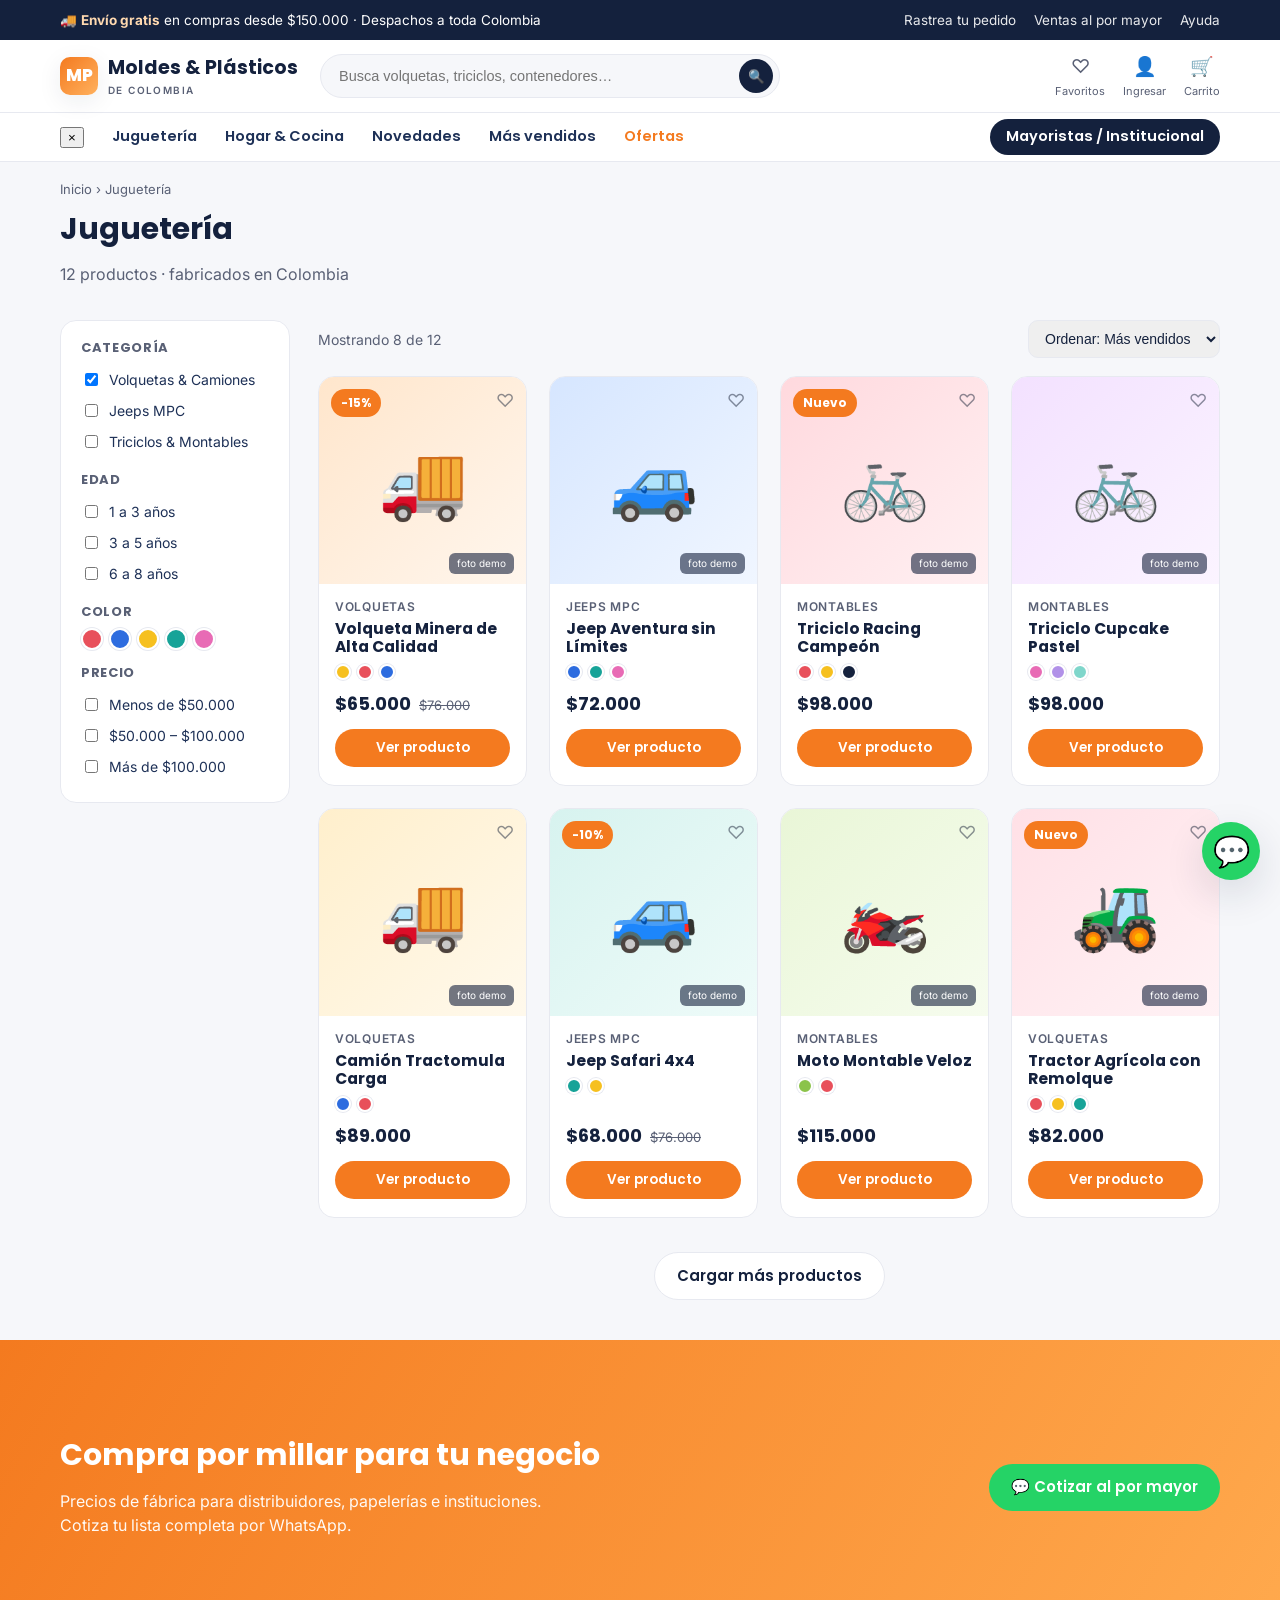
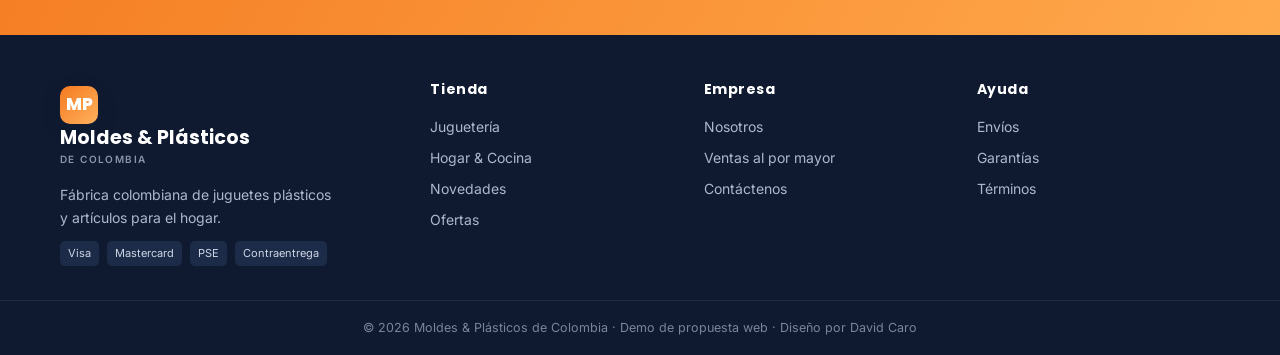
==== coleccion.html @ b14d728d "Demo tienda ecommerce — Moldes & Plásticos de Colombia Home, colección, producto y mayoristas. Diseñ" ====
<!doctype html>
<html lang="es-CO">
<head>
<meta charset="utf-8">
<meta name="viewport" content="width=device-width,initial-scale=1">
<title>Juguetería — Moldes & Plásticos de Colombia</title>
<meta name="description" content="Catálogo de juguetes plásticos: volquetas, jeeps y triciclos fabricados en Colombia.">
<link rel="preconnect" href="https://fonts.googleapis.com">
<link rel="preconnect" href="https://fonts.gstatic.com" crossorigin>
<link href="https://fonts.googleapis.com/css2?family=Poppins:wght@500;600;700;800&family=Inter:wght@400;500;600&display=swap" rel="stylesheet">
<link rel="stylesheet" href="css/styles.css">
</head>
<body>

<div class="topbar"><div class="wrap">
  <div>🚚 <strong>Envío gratis</strong> en compras desde $150.000 · Despachos a toda Colombia</div>
  <div class="tb-links"><a href="#">Rastrea tu pedido</a><a href="mayoristas.html">Ventas al por mayor</a><a href="#">Ayuda</a></div>
</div></div>

<header class="header"><div class="wrap">
  <button class="hamb" id="hamb" aria-label="Menú">☰</button>
  <a class="logo" href="index.html"><span class="mark">MP</span><span>Moldes &amp; Plásticos<small>DE COLOMBIA</small></span></a>
  <div class="search"><input placeholder="Busca volquetas, triciclos, contenedores…"><button aria-label="Buscar">🔍</button></div>
  <nav class="header-ico">
    <a href="#"><span class="i">♡</span><span class="lbl">Favoritos</span></a>
    <a href="#"><span class="i">👤</span><span class="lbl">Ingresar</span></a>
    <a href="#"><span class="i">🛒</span><span class="lbl">Carrito</span></a>
  </nav>
</div></header>

<nav class="nav" id="nav"><div class="wrap">
  <button class="nav-close" aria-label="Cerrar">×</button>
  <a href="coleccion.html">Juguetería</a>
  <a href="coleccion.html">Hogar &amp; Cocina</a>
  <a href="coleccion.html">Novedades</a>
  <a href="coleccion.html">Más vendidos</a>
  <a href="coleccion.html" class="sale">Ofertas</a>
  <a href="mayoristas.html" class="mayor">Mayoristas / Institucional</a>
</div></nav>

<div class="wrap">
  <div class="crumb"><a href="index.html">Inicio</a> › Juguetería</div>
  <div class="col-head"><h1>Juguetería</h1><p style="color:var(--muted)">12 productos · fabricados en Colombia</p></div>
</div>

<div class="wrap">
  <div class="col-layout">

    <!-- FILTROS -->
    <aside class="filters" id="filters">
      <h4>Categoría</h4>
      <label><input type="checkbox" checked> Volquetas &amp; Camiones</label>
      <label><input type="checkbox"> Jeeps MPC</label>
      <label><input type="checkbox"> Triciclos &amp; Montables</label>
      <h4>Edad</h4>
      <label><input type="checkbox"> 1 a 3 años</label>
      <label><input type="checkbox"> 3 a 5 años</label>
      <label><input type="checkbox"> 6 a 8 años</label>
      <h4>Color</h4>
      <div class="swatches" style="flex-wrap:wrap">
        <span class="sw" style="background:#E8505B;width:22px;height:22px"></span>
        <span class="sw" style="background:#2D6CDF;width:22px;height:22px"></span>
        <span class="sw" style="background:#F6C01F;width:22px;height:22px"></span>
        <span class="sw" style="background:#17A398;width:22px;height:22px"></span>
        <span class="sw" style="background:#E86BB5;width:22px;height:22px"></span>
      </div>
      <h4>Precio</h4>
      <label><input type="checkbox"> Menos de $50.000</label>
      <label><input type="checkbox"> $50.000 – $100.000</label>
      <label><input type="checkbox"> Más de $100.000</label>
    </aside>

    <div>
      <div class="toolbar">
        <button class="btn btn-ghost btn-sm filters-toggle" id="filtersToggle">⚙ Filtros</button>
        <span style="color:var(--muted);font-size:14px">Mostrando 8 de 12</span>
        <select><option>Ordenar: Más vendidos</option><option>Precio: menor a mayor</option><option>Precio: mayor a menor</option><option>Novedades</option></select>
      </div>

      <div class="grid">
        <article class="pcard"><div class="thumb" style="background:linear-gradient(135deg,#FFE6CC,#FFF6ED)"><span class="badge">-15%</span><span class="fav">♡</span>🚚<span class="demo-tag">foto demo</span></div><div class="body"><span class="line">Volquetas</span><h3>Volqueta Minera de Alta Calidad</h3><div class="swatches"><span class="sw" style="background:#F6C01F"></span><span class="sw" style="background:#E8505B"></span><span class="sw" style="background:#2D6CDF"></span></div><div class="price"><b>$65.000</b><s>$76.000</s></div><a class="btn btn-primary btn-sm" href="producto.html">Ver producto</a></div></article>

        <article class="pcard"><div class="thumb" style="background:linear-gradient(135deg,#D6E6FF,#F0F6FF)"><span class="fav">♡</span>🚙<span class="demo-tag">foto demo</span></div><div class="body"><span class="line">Jeeps MPC</span><h3>Jeep Aventura sin Límites</h3><div class="swatches"><span class="sw" style="background:#2D6CDF"></span><span class="sw" style="background:#17A398"></span><span class="sw" style="background:#E86BB5"></span></div><div class="price"><b>$72.000</b></div><a class="btn btn-primary btn-sm" href="producto.html">Ver producto</a></div></article>

        <article class="pcard"><div class="thumb" style="background:linear-gradient(135deg,#FFD9DE,#FFF0F2)"><span class="badge">Nuevo</span><span class="fav">♡</span>🚲<span class="demo-tag">foto demo</span></div><div class="body"><span class="line">Montables</span><h3>Triciclo Racing Campeón</h3><div class="swatches"><span class="sw" style="background:#E8505B"></span><span class="sw" style="background:#F6C01F"></span><span class="sw" style="background:#14213D"></span></div><div class="price"><b>$98.000</b></div><a class="btn btn-primary btn-sm" href="producto.html">Ver producto</a></div></article>

        <article class="pcard"><div class="thumb" style="background:linear-gradient(135deg,#F3E1FF,#FBF4FF)"><span class="fav">♡</span>🚲<span class="demo-tag">foto demo</span></div><div class="body"><span class="line">Montables</span><h3>Triciclo Cupcake Pastel</h3><div class="swatches"><span class="sw" style="background:#E86BB5"></span><span class="sw" style="background:#B191E8"></span><span class="sw" style="background:#7FD6CB"></span></div><div class="price"><b>$98.000</b></div><a class="btn btn-primary btn-sm" href="producto.html">Ver producto</a></div></article>

        <article class="pcard"><div class="thumb" style="background:linear-gradient(135deg,#FFEFCC,#FFF9EC)"><span class="fav">♡</span>🚚<span class="demo-tag">foto demo</span></div><div class="body"><span class="line">Volquetas</span><h3>Camión Tractomula Carga</h3><div class="swatches"><span class="sw" style="background:#2D6CDF"></span><span class="sw" style="background:#E8505B"></span></div><div class="price"><b>$89.000</b></div><a class="btn btn-primary btn-sm" href="producto.html">Ver producto</a></div></article>

        <article class="pcard"><div class="thumb" style="background:linear-gradient(135deg,#D7F3EF,#EEFBF9)"><span class="badge">-10%</span><span class="fav">♡</span>🚙<span class="demo-tag">foto demo</span></div><div class="body"><span class="line">Jeeps MPC</span><h3>Jeep Safari 4x4</h3><div class="swatches"><span class="sw" style="background:#17A398"></span><span class="sw" style="background:#F6C01F"></span></div><div class="price"><b>$68.000</b><s>$76.000</s></div><a class="btn btn-primary btn-sm" href="producto.html">Ver producto</a></div></article>

        <article class="pcard"><div class="thumb" style="background:linear-gradient(135deg,#E9F6D7,#F6FCEE)"><span class="fav">♡</span>🏍️<span class="demo-tag">foto demo</span></div><div class="body"><span class="line">Montables</span><h3>Moto Montable Veloz</h3><div class="swatches"><span class="sw" style="background:#8BC34A"></span><span class="sw" style="background:#E8505B"></span></div><div class="price"><b>$115.000</b></div><a class="btn btn-primary btn-sm" href="producto.html">Ver producto</a></div></article>

        <article class="pcard"><div class="thumb" style="background:linear-gradient(135deg,#FFE0E6,#FFF2F5)"><span class="badge">Nuevo</span><span class="fav">♡</span>🚜<span class="demo-tag">foto demo</span></div><div class="body"><span class="line">Volquetas</span><h3>Tractor Agrícola con Remolque</h3><div class="swatches"><span class="sw" style="background:#E8505B"></span><span class="sw" style="background:#F6C01F"></span><span class="sw" style="background:#17A398"></span></div><div class="price"><b>$82.000</b></div><a class="btn btn-primary btn-sm" href="producto.html">Ver producto</a></div></article>
      </div>

      <div style="text-align:center;margin-top:34px"><a class="btn btn-ghost" href="#">Cargar más productos</a></div>
    </div>

  </div>
</div>

<section class="mayor-band" style="margin-top:40px"><div class="wrap">
  <div><h2>Compra por millar para tu negocio</h2><p>Precios de fábrica para distribuidores, papelerías e instituciones. Cotiza tu lista completa por WhatsApp.</p></div>
  <div class="right"><a class="btn btn-wa" href="https://wa.me/573102251681?text=Hola%2C%20quiero%20cotizar%20esta%20colecci%C3%B3n%20al%20por%20mayor" target="_blank" rel="noopener">💬 Cotizar al por mayor</a></div>
</div></section>

<footer class="footer">
  <div class="wrap">
    <div class="brand">
      <a class="logo" href="index.html" style="color:#fff"><span class="mark">MP</span><span style="color:#fff">Moldes &amp; Plásticos<small style="color:#8a94ab">DE COLOMBIA</small></span></a>
      <p>Fábrica colombiana de juguetes plásticos y artículos para el hogar.</p>
      <div class="pay"><span>Visa</span><span>Mastercard</span><span>PSE</span><span>Contraentrega</span></div>
    </div>
    <div><h4>Tienda</h4><a href="coleccion.html">Juguetería</a><a href="coleccion.html">Hogar &amp; Cocina</a><a href="coleccion.html">Novedades</a><a href="coleccion.html">Ofertas</a></div>
    <div><h4>Empresa</h4><a href="#">Nosotros</a><a href="mayoristas.html">Ventas al por mayor</a><a href="#">Contáctenos</a></div>
    <div><h4>Ayuda</h4><a href="#">Envíos</a><a href="#">Garantías</a><a href="#">Términos</a></div>
  </div>
  <div class="foot-bottom">© 2026 Moldes &amp; Plásticos de Colombia · Demo de propuesta web · Diseño por David Caro</div>
</footer>

<a class="wa-float" href="https://wa.me/573102251681?text=Hola%2C%20vengo%20de%20la%20tienda%20y%20quiero%20m%C3%A1s%20informaci%C3%B3n" target="_blank" rel="noopener" aria-label="WhatsApp">💬</a>
<script src="js/main.js"></script>
</body>
</html>
---- css/styles.css ----
/* ============================================================
   Moldes & Plásticos de Colombia — Demo tienda
   Paleta basada en su marca (naranja + azul profundo)
   ============================================================ */
:root{
  --orange:#F47A1F;
  --orange-dark:#D9610A;
  --navy:#14213D;
  --navy-soft:#1E3157;
  --blue:#2D6CDF;
  --bg:#F6F7FA;
  --card:#FFFFFF;
  --ink:#1B2439;
  --muted:#596075;
  --line:#E7E9F0;
  --green:#25D366;
  --radius:16px;
  --shadow:0 6px 24px rgba(20,33,61,.08);
  --shadow-lg:0 14px 40px rgba(20,33,61,.14);
  --maxw:1200px;
}
*{box-sizing:border-box}
html{scroll-behavior:smooth}
body{
  margin:0;font-family:'Inter',system-ui,sans-serif;color:var(--ink);
  background:var(--bg);line-height:1.5;-webkit-font-smoothing:antialiased;
}
h1,h2,h3,h4{font-family:'Poppins',sans-serif;color:var(--navy);margin:0 0 .4em;line-height:1.15}
a{color:inherit;text-decoration:none}
img{max-width:100%;display:block}
.wrap{max-width:var(--maxw);margin:0 auto;padding:0 20px}
.btn{display:inline-flex;align-items:center;gap:8px;border:0;cursor:pointer;
  font-family:'Poppins',sans-serif;font-weight:600;font-size:15px;
  padding:12px 22px;border-radius:999px;transition:.2s;white-space:nowrap}
.btn-primary{background:var(--orange);color:#fff}
.btn-primary:hover{background:var(--orange-dark);transform:translateY(-1px)}
.btn-wa{background:var(--green);color:#fff}
.btn-wa:hover{filter:brightness(.95);transform:translateY(-1px)}
.btn-ghost{background:#fff;color:var(--navy);border:1.5px solid var(--line)}
.btn-ghost:hover{border-color:var(--navy)}
.btn-sm{padding:9px 16px;font-size:13.5px}

/* ---------- Top bar ---------- */
.topbar{background:var(--navy);color:#fff;font-size:13.5px}
.topbar .wrap{display:flex;justify-content:space-between;align-items:center;gap:16px;height:40px}
.topbar strong{color:#FFD9B0}
.topbar .tb-links{display:flex;gap:18px;opacity:.9}
@media(max-width:720px){.topbar .tb-links{display:none}}

/* ---------- Header ---------- */
.header{position:sticky;top:0;z-index:50;background:#fff;border-bottom:1px solid var(--line)}
.header .wrap{display:flex;align-items:center;gap:22px;height:72px}
.logo{display:flex;align-items:center;gap:10px;font-family:'Poppins';font-weight:700;color:var(--navy);font-size:19px}
.logo .mark{width:38px;height:38px;border-radius:10px;background:linear-gradient(135deg,var(--orange),#ffb15e);
  display:grid;place-items:center;color:#fff;font-weight:800;font-size:17px;box-shadow:var(--shadow)}
.logo small{display:block;font-size:10px;font-weight:600;letter-spacing:.14em;color:var(--muted);font-family:'Inter'}
.search{flex:1;max-width:460px;display:flex;align-items:center;background:var(--bg);
  border:1px solid var(--line);border-radius:999px;padding:0 6px 0 16px}
.search input{border:0;background:transparent;outline:0;flex:1;height:42px;font-size:14.5px;color:var(--ink)}
.search button{border:0;background:var(--navy);color:#fff;width:34px;height:34px;border-radius:50%;cursor:pointer}
.header-ico{display:flex;gap:18px;align-items:center;margin-left:auto}
.header-ico a{display:flex;flex-direction:column;align-items:center;font-size:11px;color:var(--muted);gap:2px}
.header-ico a span.i{font-size:19px}
.header-ico a:hover{color:var(--navy)}
.hamb{display:none;border:0;background:transparent;font-size:26px;cursor:pointer;color:var(--navy)}
@media(max-width:900px){.search{display:none}.hamb{display:block}}
@media(max-width:560px){.header-ico a .lbl{display:none}}

/* ---------- Nav ---------- */
.nav{background:#fff;border-bottom:1px solid var(--line)}
.nav .wrap{display:flex;gap:28px;height:48px;align-items:center;font-weight:600;font-size:14.5px;font-family:'Poppins'}
.nav a{color:var(--navy-soft);position:relative;display:flex;align-items:center;height:100%}
.nav a:hover{color:var(--orange)}
.nav a.sale{color:var(--orange)}
.nav a.mayor{margin-left:auto;background:var(--navy);color:#fff;padding:7px 16px;border-radius:999px;height:auto}
.nav a.mayor:hover{background:var(--orange);color:#fff}
@media(max-width:900px){
  .nav{display:none}
  .nav.open{display:block;position:fixed;top:0;left:0;right:0;bottom:0;z-index:100;background:#fff;overflow:auto}
  .nav.open .wrap{flex-direction:column;height:auto;align-items:stretch;padding-top:70px;gap:0}
  .nav.open a{height:auto;padding:16px 4px;border-bottom:1px solid var(--line)}
  .nav.open a.mayor{margin:16px 0 0;justify-content:center}
  .nav-close{display:none}
  .nav.open .nav-close{display:block;position:absolute;top:18px;right:20px;font-size:30px;border:0;background:0;cursor:pointer}
}

/* ---------- Hero ---------- */
.hero{background:linear-gradient(120deg,var(--navy) 0%,var(--navy-soft) 55%,#24406e 100%);color:#fff;position:relative;overflow:hidden}
.hero::after{content:"";position:absolute;right:-120px;top:-120px;width:420px;height:420px;border-radius:50%;
  background:radial-gradient(circle,rgba(244,122,31,.35),transparent 70%)}
.hero .wrap{display:grid;grid-template-columns:1.1fr .9fr;gap:30px;align-items:center;padding:56px 20px;position:relative;z-index:2}
.hero h1{color:#fff;font-size:44px}
.hero h1 em{color:var(--orange);font-style:normal}
.hero p{font-size:17px;opacity:.9;max-width:460px;margin-bottom:26px}
.hero .cta{display:flex;gap:12px;flex-wrap:wrap}
.hero-card{background:rgba(255,255,255,.06);border:1px solid rgba(255,255,255,.14);border-radius:24px;padding:22px;
  display:grid;grid-template-columns:1fr 1fr;gap:14px}
.hero-tile{border-radius:16px;padding:20px 16px;min-height:120px;display:flex;flex-direction:column;justify-content:space-between;
  font-family:'Poppins';font-weight:700;color:#fff;font-size:15px}
.hero-tile .emo{font-size:34px}
@media(max-width:860px){.hero .wrap{grid-template-columns:1fr}.hero h1{font-size:34px}.hero-card{max-width:420px}}

/* ---------- Trust strip ---------- */
.trust{background:#fff;border-bottom:1px solid var(--line)}
.trust .wrap{display:grid;grid-template-columns:repeat(4,1fr);gap:18px;padding:22px 20px}
.trust-item{display:flex;gap:12px;align-items:center}
.trust-item .emo{font-size:26px;flex:none}
.trust-item b{display:block;font-family:'Poppins';font-size:14px;color:var(--navy)}
.trust-item span{font-size:12.5px;color:var(--muted)}
@media(max-width:820px){.trust .wrap{grid-template-columns:1fr 1fr}}

/* ---------- Sections ---------- */
section{padding:52px 0}
.sec-head{display:flex;justify-content:space-between;align-items:flex-end;margin-bottom:26px;gap:16px}
.sec-head h2{font-size:28px}
.sec-head p{color:var(--muted);margin:4px 0 0}
.sec-head a{color:var(--orange);font-weight:600;font-family:'Poppins';font-size:14.5px;white-space:nowrap}

/* category tiles */
.cats{display:grid;grid-template-columns:repeat(6,1fr);gap:16px}
.cat{background:var(--card);border:1px solid var(--line);border-radius:var(--radius);padding:22px 12px;text-align:center;transition:.2s}
.cat:hover{box-shadow:var(--shadow-lg);transform:translateY(-3px);border-color:transparent}
.cat .emo{font-size:36px;margin-bottom:8px}
.cat b{font-family:'Poppins';font-size:13.5px;color:var(--navy);display:block}
@media(max-width:820px){.cats{grid-template-columns:repeat(3,1fr)}}
@media(max-width:480px){.cats{grid-template-columns:repeat(2,1fr)}}

/* product grid */
.grid{display:grid;grid-template-columns:repeat(4,1fr);gap:22px}
@media(max-width:980px){.grid{grid-template-columns:repeat(3,1fr)}}
@media(max-width:720px){.grid{grid-template-columns:repeat(2,1fr)}}
.pcard{background:var(--card);border:1px solid var(--line);border-radius:var(--radius);overflow:hidden;
  display:flex;flex-direction:column;transition:.2s;position:relative}
.pcard:hover{box-shadow:var(--shadow-lg);transform:translateY(-4px)}
.pcard .thumb{aspect-ratio:1;display:grid;place-items:center;font-size:72px;position:relative}
.pcard .badge{position:absolute;top:12px;left:12px;background:var(--orange);color:#fff;
  font-family:'Poppins';font-weight:700;font-size:12px;padding:5px 10px;border-radius:999px}
.pcard .fav{position:absolute;top:10px;right:12px;font-size:18px;opacity:.5;cursor:pointer}
.pcard .demo-tag{position:absolute;bottom:10px;right:12px;background:rgba(20,33,61,.6);color:#fff;font-size:10px;padding:3px 8px;border-radius:6px}
.pcard .body{padding:14px 16px 18px;display:flex;flex-direction:column;flex:1}
.pcard .line{font-size:12px;color:var(--muted);text-transform:uppercase;letter-spacing:.06em;font-weight:600}
.pcard h3{font-size:15.5px;margin:4px 0 8px;font-family:'Poppins'}
.swatches{display:flex;gap:6px;margin-bottom:10px}
.sw{width:16px;height:16px;border-radius:50%;border:2px solid #fff;box-shadow:0 0 0 1px var(--line)}
.price{margin-top:auto;display:flex;align-items:baseline;gap:8px;margin-bottom:12px}
.price b{font-family:'Poppins';font-size:18px;color:var(--navy)}
.price s{color:var(--muted);font-size:13px}
.pcard .btn{justify-content:center;width:100%}

/* ---------- Mayoristas band ---------- */
.mayor-band{background:linear-gradient(120deg,var(--orange),#ffa94d);color:#fff}
.mayor-band .wrap{display:grid;grid-template-columns:1.3fr .7fr;gap:30px;align-items:center;padding:46px 20px}
.mayor-band h2{color:#fff;font-size:30px}
.mayor-band p{opacity:.95;max-width:520px;margin-bottom:0}
.mayor-band .right{display:flex;gap:12px;justify-content:flex-end;flex-wrap:wrap}
.mayor-band .btn-ghost{background:#fff;border:0}
@media(max-width:820px){.mayor-band .wrap{grid-template-columns:1fr}.mayor-band .right{justify-content:flex-start}}

/* ---------- Factory / about ---------- */
.about{background:#fff}
.about .wrap{display:grid;grid-template-columns:1fr 1fr;gap:40px;align-items:center}
.about .ph{background:linear-gradient(135deg,var(--navy),#2b4a7d);border-radius:24px;min-height:300px;display:grid;place-items:center;color:#fff;font-size:70px}
.about ul{list-style:none;padding:0;margin:18px 0 24px;display:grid;gap:12px}
.about li{display:flex;gap:10px;align-items:flex-start;font-size:15px}
.about li .ck{color:var(--orange);font-weight:800}
@media(max-width:820px){.about .wrap{grid-template-columns:1fr}}

/* ---------- Newsletter ---------- */
.news{background:var(--navy);color:#fff;text-align:center}
.news h2{color:#fff}
.news form{display:flex;gap:10px;max-width:440px;margin:18px auto 0}
.news input{flex:1;border:0;border-radius:999px;padding:13px 18px;font-size:14.5px}
@media(max-width:480px){.news form{flex-direction:column}}

/* ---------- Footer ---------- */
.footer{background:#0F1A30;color:#AEB7CC;font-size:14px;padding:46px 0 0}
.footer .wrap{display:grid;grid-template-columns:1.4fr 1fr 1fr 1fr;gap:30px}
.footer h4{color:#fff;font-size:14px;letter-spacing:.04em;margin-bottom:14px}
.footer a{display:block;padding:5px 0;color:#AEB7CC}
.footer a:hover{color:var(--orange)}
.footer .brand p{margin:12px 0;max-width:280px;line-height:1.6}
.pay{display:flex;gap:8px;margin-top:10px}
.pay span{background:#1b2b48;border-radius:5px;padding:4px 8px;font-size:11px;color:#cfd6e6}
.foot-bottom{border-top:1px solid #1d2a44;margin-top:34px;padding:18px 0;text-align:center;font-size:12.5px;color:#7b8498}
@media(max-width:820px){.footer .wrap{grid-template-columns:1fr 1fr}}
@media(max-width:480px){.footer .wrap{grid-template-columns:1fr}}

/* ---------- Floating WhatsApp ---------- */
.wa-float{position:fixed;right:20px;bottom:20px;z-index:60;background:var(--green);color:#fff;
  width:58px;height:58px;border-radius:50%;display:grid;place-items:center;font-size:30px;
  box-shadow:var(--shadow-lg);animation:pulse 2.4s infinite}
@keyframes pulse{0%{box-shadow:0 0 0 0 rgba(37,211,102,.5)}70%{box-shadow:0 0 0 16px rgba(37,211,102,0)}100%{box-shadow:0 0 0 0 rgba(37,211,102,0)}}

/* ---------- Breadcrumb / collection ---------- */
.crumb{color:var(--muted);font-size:13px;padding:18px 0 0}
.crumb a:hover{color:var(--orange)}
.col-head{padding:12px 0 8px}
.col-head h1{font-size:30px;margin-bottom:6px}
.col-layout{display:grid;grid-template-columns:230px 1fr;gap:28px;align-items:start;padding-top:10px}
.filters{background:#fff;border:1px solid var(--line);border-radius:var(--radius);padding:20px;position:sticky;top:130px}
.filters h4{font-size:13px;letter-spacing:.05em;text-transform:uppercase;color:var(--muted);margin:16px 0 8px}
.filters h4:first-child{margin-top:0}
.filters label{display:flex;align-items:center;gap:8px;padding:5px 0;font-size:14px;color:var(--navy-soft);cursor:pointer}
.toolbar{display:flex;justify-content:space-between;align-items:center;margin-bottom:18px;gap:14px;flex-wrap:wrap}
.toolbar select{border:1px solid var(--line);border-radius:10px;padding:9px 12px;font-size:14px;color:var(--navy)}
.filters-toggle{display:none}
@media(max-width:820px){
  .col-layout{grid-template-columns:1fr}
  .filters{display:none}
  .filters.open{display:block;position:static}
  .filters-toggle{display:inline-flex}
}

/* ---------- Product detail ---------- */
.pdp{display:grid;grid-template-columns:1fr 1fr;gap:44px;padding-top:22px;align-items:start}
.pdp .gallery .main{background:#fff;border:1px solid var(--line);border-radius:22px;aspect-ratio:1;display:grid;place-items:center;font-size:150px;position:relative}
.pdp .gallery .main .badge{position:absolute;top:16px;left:16px;background:var(--orange);color:#fff;font-weight:700;font-family:'Poppins';padding:6px 12px;border-radius:999px;font-size:13px}
.pdp .thumbs{display:flex;gap:10px;margin-top:12px}
.pdp .thumbs div{background:#fff;border:1px solid var(--line);border-radius:12px;width:72px;height:72px;display:grid;place-items:center;font-size:30px;cursor:pointer}
.pdp .thumbs div.active{border-color:var(--orange)}
.pdp .line{color:var(--muted);text-transform:uppercase;letter-spacing:.06em;font-size:12.5px;font-weight:600}
.pdp h1{font-size:30px;margin:6px 0 10px}
.pdp .pprice{font-family:'Poppins';font-size:28px;color:var(--navy);margin:6px 0 2px}
.pdp .pprice s{font-size:17px;color:var(--muted);margin-left:8px}
.pdp .stars{color:#FBB400;font-size:15px;margin-bottom:16px}
.pdp .stars small{color:var(--muted);margin-left:6px}
.opt{margin:16px 0}
.opt b{font-family:'Poppins';font-size:14px;display:block;margin-bottom:8px}
.opt .chips{display:flex;gap:8px;flex-wrap:wrap}
.chip{border:1.5px solid var(--line);border-radius:10px;padding:8px 14px;font-size:14px;cursor:pointer}
.chip.active{border-color:var(--orange);background:#FFF3E8;color:var(--orange-dark);font-weight:600}
.sw-opt{width:30px;height:30px;border-radius:50%;cursor:pointer;border:2px solid #fff;box-shadow:0 0 0 1px var(--line)}
.sw-opt.active{box-shadow:0 0 0 2px var(--orange)}
.pdp .actions{display:flex;gap:12px;margin:22px 0;flex-wrap:wrap}
.pdp .actions .btn{flex:1;justify-content:center;min-width:180px}
.pdp .perks{border-top:1px solid var(--line);padding-top:18px;display:grid;gap:10px}
.pdp .perks div{display:flex;gap:10px;font-size:14px;color:var(--navy-soft)}
@media(max-width:820px){.pdp{grid-template-columns:1fr;gap:26px}}

.note{background:#FFF3E8;border:1px dashed var(--orange);border-radius:12px;padding:12px 16px;font-size:13px;color:var(--orange-dark);margin:0 auto 10px;max-width:var(--maxw)}
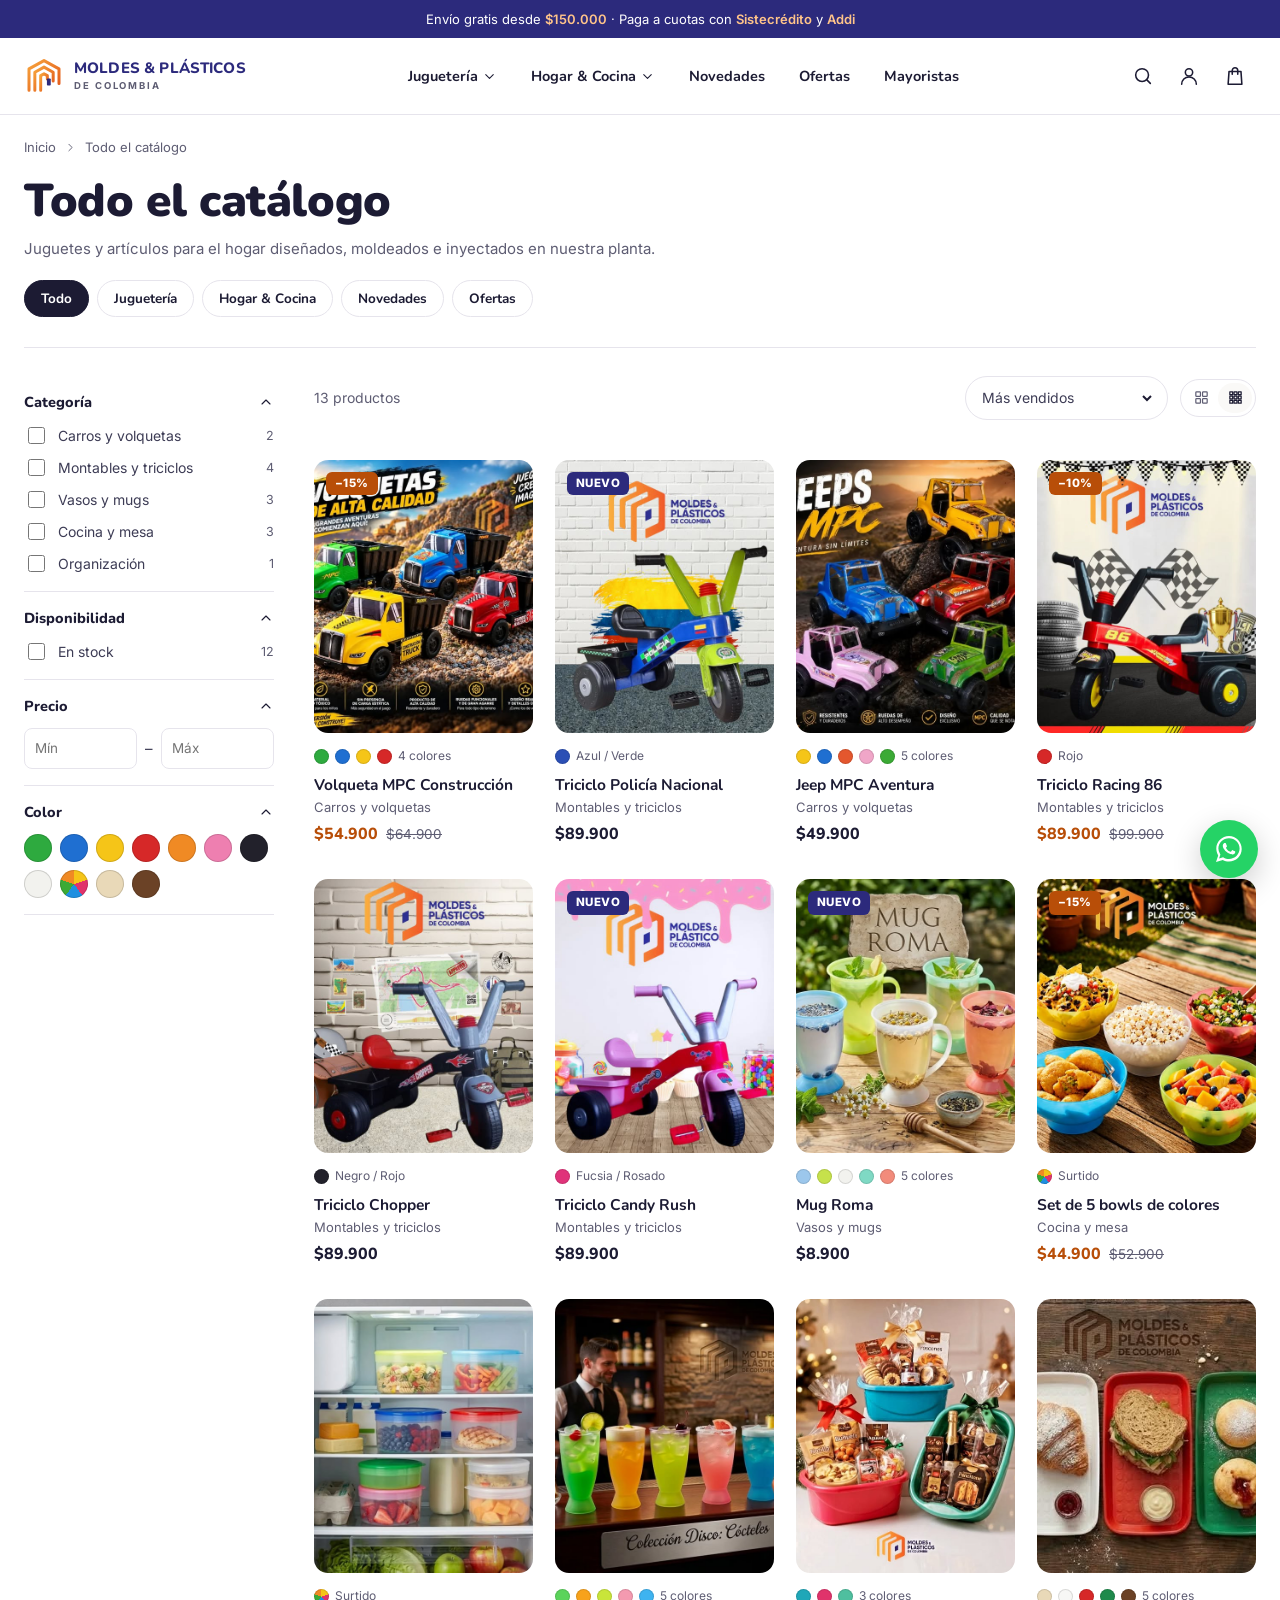
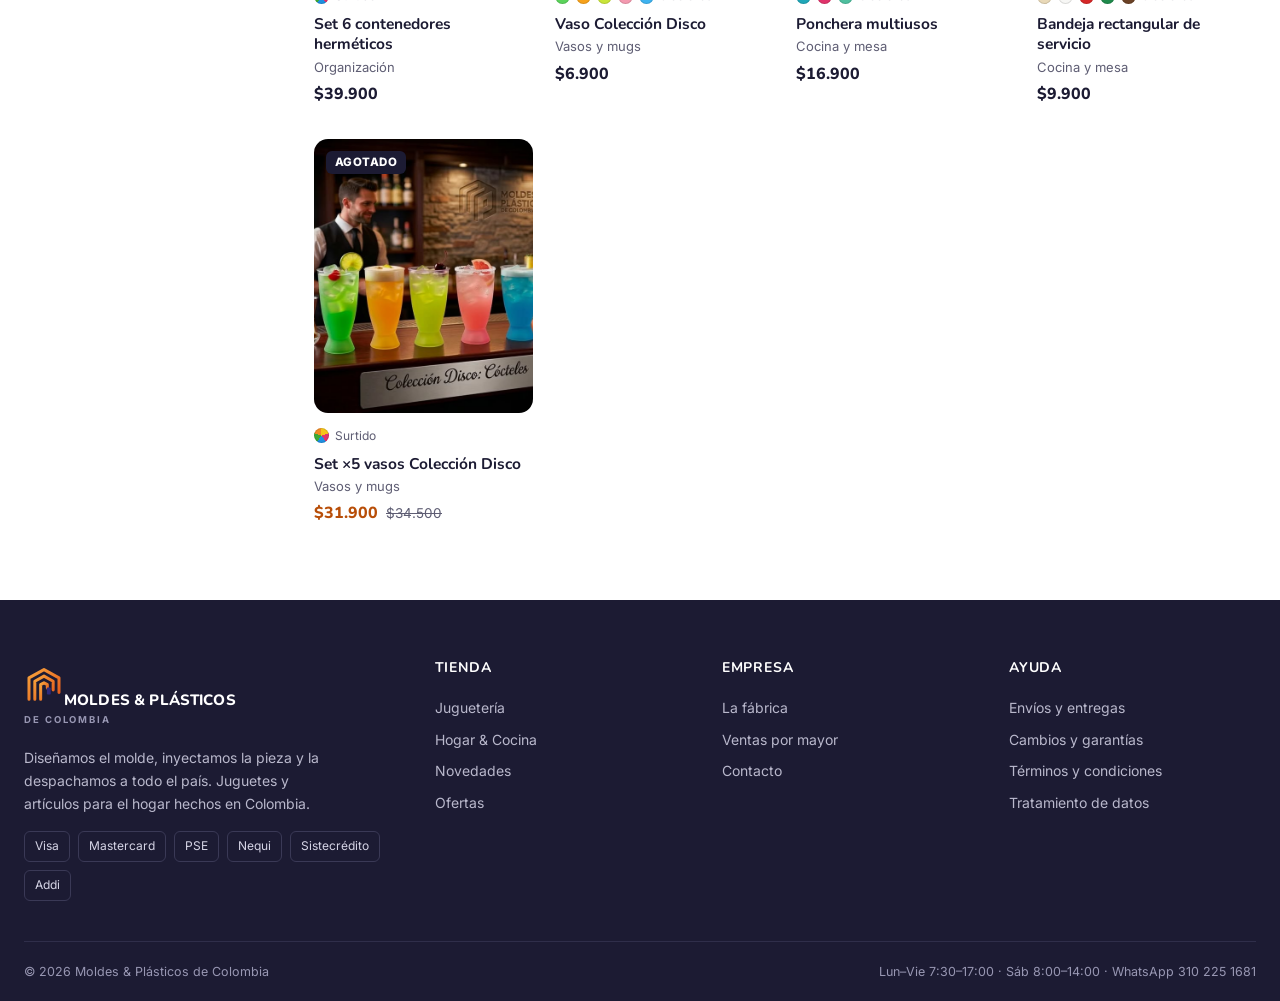
==== commit 1cca7b62: "Reconstruir tienda: catálogo real, carrito y checkout Fotos reales de MPC, iconos SVG, filtros y ord" ====
--- a/coleccion.html
+++ b/coleccion.html
@@ -3,124 +3,53 @@
 <head>
 <meta charset="utf-8">
 <meta name="viewport" content="width=device-width,initial-scale=1">
-<title>Juguetería — Moldes & Plásticos de Colombia</title>
-<meta name="description" content="Catálogo de juguetes plásticos: volquetas, jeeps y triciclos fabricados en Colombia.">
-<link rel="preconnect" href="https://fonts.googleapis.com">
-<link rel="preconnect" href="https://fonts.gstatic.com" crossorigin>
-<link href="https://fonts.googleapis.com/css2?family=Poppins:wght@500;600;700;800&family=Inter:wght@400;500;600&display=swap" rel="stylesheet">
+<title>Catálogo — Moldes &amp; Plásticos de Colombia</title>
+<link rel="preconnect" href="https://fonts.googleapis.com"><link rel="preconnect" href="https://fonts.gstatic.com" crossorigin>
+<link href="https://fonts.googleapis.com/css2?family=Inter:wght@400;500;600;700&family=Nunito:wght@700;800;900&display=swap" rel="stylesheet">
 <link rel="stylesheet" href="css/styles.css">
 </head>
-<body>
-
-<div class="topbar"><div class="wrap">
-  <div>🚚 <strong>Envío gratis</strong> en compras desde $150.000 · Despachos a toda Colombia</div>
-  <div class="tb-links"><a href="#">Rastrea tu pedido</a><a href="mayoristas.html">Ventas al por mayor</a><a href="#">Ayuda</a></div>
-</div></div>
-
-<header class="header"><div class="wrap">
-  <button class="hamb" id="hamb" aria-label="Menú">☰</button>
-  <a class="logo" href="index.html"><span class="mark">MP</span><span>Moldes &amp; Plásticos<small>DE COLOMBIA</small></span></a>
-  <div class="search"><input placeholder="Busca volquetas, triciclos, contenedores…"><button aria-label="Buscar">🔍</button></div>
-  <nav class="header-ico">
-    <a href="#"><span class="i">♡</span><span class="lbl">Favoritos</span></a>
-    <a href="#"><span class="i">👤</span><span class="lbl">Ingresar</span></a>
-    <a href="#"><span class="i">🛒</span><span class="lbl">Carrito</span></a>
-  </nav>
-</div></header>
-
-<nav class="nav" id="nav"><div class="wrap">
-  <button class="nav-close" aria-label="Cerrar">×</button>
-  <a href="coleccion.html">Juguetería</a>
-  <a href="coleccion.html">Hogar &amp; Cocina</a>
-  <a href="coleccion.html">Novedades</a>
-  <a href="coleccion.html">Más vendidos</a>
-  <a href="coleccion.html" class="sale">Ofertas</a>
-  <a href="mayoristas.html" class="mayor">Mayoristas / Institucional</a>
-</div></nav>
-
-<div class="wrap">
-  <div class="crumb"><a href="index.html">Inicio</a> › Juguetería</div>
-  <div class="col-head"><h1>Juguetería</h1><p style="color:var(--muted)">12 productos · fabricados en Colombia</p></div>
-</div>
-
-<div class="wrap">
+<body data-page="collection">
+<div id="hdr"></div>
+<main class="wrap">
+  <nav class="crumbs" aria-label="Ruta"><a href="index.html">Inicio</a><svg class="ico" viewBox="0 0 24 24"><path d="m9 6 6 6-6 6"/></svg><span id="crumbHere"></span></nav>
+  <header class="col-hero">
+    <h1 id="colTitle"></h1>
+    <p id="colDesc"></p>
+    <div class="subnav" id="pills"></div>
+  </header>
   <div class="col-layout">
-
-    <!-- FILTROS -->
-    <aside class="filters" id="filters">
-      <h4>Categoría</h4>
-      <label><input type="checkbox" checked> Volquetas &amp; Camiones</label>
-      <label><input type="checkbox"> Jeeps MPC</label>
-      <label><input type="checkbox"> Triciclos &amp; Montables</label>
-      <h4>Edad</h4>
-      <label><input type="checkbox"> 1 a 3 años</label>
-      <label><input type="checkbox"> 3 a 5 años</label>
-      <label><input type="checkbox"> 6 a 8 años</label>
-      <h4>Color</h4>
-      <div class="swatches" style="flex-wrap:wrap">
-        <span class="sw" style="background:#E8505B;width:22px;height:22px"></span>
-        <span class="sw" style="background:#2D6CDF;width:22px;height:22px"></span>
-        <span class="sw" style="background:#F6C01F;width:22px;height:22px"></span>
-        <span class="sw" style="background:#17A398;width:22px;height:22px"></span>
-        <span class="sw" style="background:#E86BB5;width:22px;height:22px"></span>
+    <aside class="facets" aria-label="Filtros">
+      <div class="facets-head"><h3>Filtros</h3><button class="tool" data-close aria-label="Cerrar filtros"><svg class="ico" viewBox="0 0 24 24"><path d="M6 6l12 12M18 6 6 18"/></svg></button></div>
+      <div id="facetBody"></div>
+    </aside>
+    <section>
+      <div class="toolbar">
+        <div style="display:flex;gap:12px;align-items:center">
+          <button class="btn btn-line filter-open" data-filters style="padding:10px 18px"><svg class="ico" viewBox="0 0 24 24"><path d="M4 7h16M7 12h10M10 17h4"/></svg>Filtrar</button>
+          <span class="count-txt" id="countTxt"></span>
+        </div>
+        <div class="toolbar-r">
+          <label class="sr" for="sort">Ordenar por</label>
+          <select class="select" id="sort">
+            <option value="best">Más vendidos</option>
+            <option value="new">Novedades</option>
+            <option value="asc">Precio: menor a mayor</option>
+            <option value="desc">Precio: mayor a menor</option>
+            <option value="az">Alfabéticamente, A–Z</option>
+            <option value="za">Alfabéticamente, Z–A</option>
+          </select>
+          <div class="density" role="group" aria-label="Vista de cuadrícula">
+            <button data-cols="3" aria-label="3 columnas"><svg class="ico" viewBox="0 0 24 24"><rect x="4" y="4" width="6.5" height="6.5" rx="1"/><rect x="13.5" y="4" width="6.5" height="6.5" rx="1"/><rect x="4" y="13.5" width="6.5" height="6.5" rx="1"/><rect x="13.5" y="13.5" width="6.5" height="6.5" rx="1"/></svg></button>
+            <button data-cols="4" aria-label="4 columnas"><svg class="ico" viewBox="0 0 24 24"><path d="M4 4h4v4H4zM10 4h4v4h-4zM16 4h4v4h-4zM4 10h4v4H4zM10 10h4v4h-4zM16 10h4v4h-4zM4 16h4v4H4zM10 16h4v4h-4zM16 16h4v4h-4z"/></svg></button>
+          </div>
+        </div>
       </div>
-      <h4>Precio</h4>
-      <label><input type="checkbox"> Menos de $50.000</label>
-      <label><input type="checkbox"> $50.000 – $100.000</label>
-      <label><input type="checkbox"> Más de $100.000</label>
-    </aside>
-
-    <div>
-      <div class="toolbar">
-        <button class="btn btn-ghost btn-sm filters-toggle" id="filtersToggle">⚙ Filtros</button>
-        <span style="color:var(--muted);font-size:14px">Mostrando 8 de 12</span>
-        <select><option>Ordenar: Más vendidos</option><option>Precio: menor a mayor</option><option>Precio: mayor a menor</option><option>Novedades</option></select>
-      </div>
-
-      <div class="grid">
-        <article class="pcard"><div class="thumb" style="background:linear-gradient(135deg,#FFE6CC,#FFF6ED)"><span class="badge">-15%</span><span class="fav">♡</span>🚚<span class="demo-tag">foto demo</span></div><div class="body"><span class="line">Volquetas</span><h3>Volqueta Minera de Alta Calidad</h3><div class="swatches"><span class="sw" style="background:#F6C01F"></span><span class="sw" style="background:#E8505B"></span><span class="sw" style="background:#2D6CDF"></span></div><div class="price"><b>$65.000</b><s>$76.000</s></div><a class="btn btn-primary btn-sm" href="producto.html">Ver producto</a></div></article>
-
-        <article class="pcard"><div class="thumb" style="background:linear-gradient(135deg,#D6E6FF,#F0F6FF)"><span class="fav">♡</span>🚙<span class="demo-tag">foto demo</span></div><div class="body"><span class="line">Jeeps MPC</span><h3>Jeep Aventura sin Límites</h3><div class="swatches"><span class="sw" style="background:#2D6CDF"></span><span class="sw" style="background:#17A398"></span><span class="sw" style="background:#E86BB5"></span></div><div class="price"><b>$72.000</b></div><a class="btn btn-primary btn-sm" href="producto.html">Ver producto</a></div></article>
-
-        <article class="pcard"><div class="thumb" style="background:linear-gradient(135deg,#FFD9DE,#FFF0F2)"><span class="badge">Nuevo</span><span class="fav">♡</span>🚲<span class="demo-tag">foto demo</span></div><div class="body"><span class="line">Montables</span><h3>Triciclo Racing Campeón</h3><div class="swatches"><span class="sw" style="background:#E8505B"></span><span class="sw" style="background:#F6C01F"></span><span class="sw" style="background:#14213D"></span></div><div class="price"><b>$98.000</b></div><a class="btn btn-primary btn-sm" href="producto.html">Ver producto</a></div></article>
-
-        <article class="pcard"><div class="thumb" style="background:linear-gradient(135deg,#F3E1FF,#FBF4FF)"><span class="fav">♡</span>🚲<span class="demo-tag">foto demo</span></div><div class="body"><span class="line">Montables</span><h3>Triciclo Cupcake Pastel</h3><div class="swatches"><span class="sw" style="background:#E86BB5"></span><span class="sw" style="background:#B191E8"></span><span class="sw" style="background:#7FD6CB"></span></div><div class="price"><b>$98.000</b></div><a class="btn btn-primary btn-sm" href="producto.html">Ver producto</a></div></article>
-
-        <article class="pcard"><div class="thumb" style="background:linear-gradient(135deg,#FFEFCC,#FFF9EC)"><span class="fav">♡</span>🚚<span class="demo-tag">foto demo</span></div><div class="body"><span class="line">Volquetas</span><h3>Camión Tractomula Carga</h3><div class="swatches"><span class="sw" style="background:#2D6CDF"></span><span class="sw" style="background:#E8505B"></span></div><div class="price"><b>$89.000</b></div><a class="btn btn-primary btn-sm" href="producto.html">Ver producto</a></div></article>
-
-        <article class="pcard"><div class="thumb" style="background:linear-gradient(135deg,#D7F3EF,#EEFBF9)"><span class="badge">-10%</span><span class="fav">♡</span>🚙<span class="demo-tag">foto demo</span></div><div class="body"><span class="line">Jeeps MPC</span><h3>Jeep Safari 4x4</h3><div class="swatches"><span class="sw" style="background:#17A398"></span><span class="sw" style="background:#F6C01F"></span></div><div class="price"><b>$68.000</b><s>$76.000</s></div><a class="btn btn-primary btn-sm" href="producto.html">Ver producto</a></div></article>
-
-        <article class="pcard"><div class="thumb" style="background:linear-gradient(135deg,#E9F6D7,#F6FCEE)"><span class="fav">♡</span>🏍️<span class="demo-tag">foto demo</span></div><div class="body"><span class="line">Montables</span><h3>Moto Montable Veloz</h3><div class="swatches"><span class="sw" style="background:#8BC34A"></span><span class="sw" style="background:#E8505B"></span></div><div class="price"><b>$115.000</b></div><a class="btn btn-primary btn-sm" href="producto.html">Ver producto</a></div></article>
-
-        <article class="pcard"><div class="thumb" style="background:linear-gradient(135deg,#FFE0E6,#FFF2F5)"><span class="badge">Nuevo</span><span class="fav">♡</span>🚜<span class="demo-tag">foto demo</span></div><div class="body"><span class="line">Volquetas</span><h3>Tractor Agrícola con Remolque</h3><div class="swatches"><span class="sw" style="background:#E8505B"></span><span class="sw" style="background:#F6C01F"></span><span class="sw" style="background:#17A398"></span></div><div class="price"><b>$82.000</b></div><a class="btn btn-primary btn-sm" href="producto.html">Ver producto</a></div></article>
-      </div>
-
-      <div style="text-align:center;margin-top:34px"><a class="btn btn-ghost" href="#">Cargar más productos</a></div>
-    </div>
-
+      <div class="chips" id="chips"></div>
+      <div class="grid" id="grid"></div>
+    </section>
   </div>
-</div>
-
-<section class="mayor-band" style="margin-top:40px"><div class="wrap">
-  <div><h2>Compra por millar para tu negocio</h2><p>Precios de fábrica para distribuidores, papelerías e instituciones. Cotiza tu lista completa por WhatsApp.</p></div>
-  <div class="right"><a class="btn btn-wa" href="https://wa.me/573102251681?text=Hola%2C%20quiero%20cotizar%20esta%20colecci%C3%B3n%20al%20por%20mayor" target="_blank" rel="noopener">💬 Cotizar al por mayor</a></div>
-</div></section>
-
-<footer class="footer">
-  <div class="wrap">
-    <div class="brand">
-      <a class="logo" href="index.html" style="color:#fff"><span class="mark">MP</span><span style="color:#fff">Moldes &amp; Plásticos<small style="color:#8a94ab">DE COLOMBIA</small></span></a>
-      <p>Fábrica colombiana de juguetes plásticos y artículos para el hogar.</p>
-      <div class="pay"><span>Visa</span><span>Mastercard</span><span>PSE</span><span>Contraentrega</span></div>
-    </div>
-    <div><h4>Tienda</h4><a href="coleccion.html">Juguetería</a><a href="coleccion.html">Hogar &amp; Cocina</a><a href="coleccion.html">Novedades</a><a href="coleccion.html">Ofertas</a></div>
-    <div><h4>Empresa</h4><a href="#">Nosotros</a><a href="mayoristas.html">Ventas al por mayor</a><a href="#">Contáctenos</a></div>
-    <div><h4>Ayuda</h4><a href="#">Envíos</a><a href="#">Garantías</a><a href="#">Términos</a></div>
-  </div>
-  <div class="foot-bottom">© 2026 Moldes &amp; Plásticos de Colombia · Demo de propuesta web · Diseño por David Caro</div>
-</footer>
-
-<a class="wa-float" href="https://wa.me/573102251681?text=Hola%2C%20vengo%20de%20la%20tienda%20y%20quiero%20m%C3%A1s%20informaci%C3%B3n" target="_blank" rel="noopener" aria-label="WhatsApp">💬</a>
-<script src="js/main.js"></script>
+</main>
+<div id="ftr"></div>
+<script src="js/app.js"></script>
 </body>
 </html>
--- a/css/styles.css
+++ b/css/styles.css
@@ -1,240 +1,454 @@
-/* ============================================================
-   Moldes & Plásticos de Colombia — Demo tienda
-   Paleta basada en su marca (naranja + azul profundo)
-   ============================================================ */
+/* Moldes & Plásticos de Colombia — tienda demo
+   Tokens tomados de su marca: naranja del isotipo + índigo del logotipo */
 :root{
-  --orange:#F47A1F;
-  --orange-dark:#D9610A;
-  --navy:#14213D;
-  --navy-soft:#1E3157;
-  --blue:#2D6CDF;
-  --bg:#F6F7FA;
-  --card:#FFFFFF;
-  --ink:#1B2439;
-  --muted:#596075;
-  --line:#E7E9F0;
-  --green:#25D366;
-  --radius:16px;
-  --shadow:0 6px 24px rgba(20,33,61,.08);
-  --shadow-lg:0 14px 40px rgba(20,33,61,.14);
-  --maxw:1200px;
+  --indigo:#2C2A7C;
+  --indigo-90:#23216A;
+  --accent:#EE7A1E;
+  --accent-strong:#B84E08;
+  --accent-soft:#FDF0E4;
+  --ink:#1C1B33;
+  --text:#3D3C55;
+  --muted:#5E5D73;
+  --line:#E6E4EC;
+  --surface:#FFFFFF;
+  --canvas:#FAF9F7;
+  --media:#F3F1ED;
+  --ok:#157A45;
+  --danger:#B3261E;
+  --wa:#157A45;
+  --r-sm:8px;--r:14px;--r-lg:22px;
+  --shadow:0 1px 2px rgba(28,27,51,.05),0 8px 28px rgba(28,27,51,.08);
+  --maxw:1320px;
+  --head:'Nunito',system-ui,sans-serif;
+  --body:'Inter',system-ui,sans-serif;
 }
 *{box-sizing:border-box}
-html{scroll-behavior:smooth}
-body{
-  margin:0;font-family:'Inter',system-ui,sans-serif;color:var(--ink);
-  background:var(--bg);line-height:1.5;-webkit-font-smoothing:antialiased;
+html{-webkit-text-size-adjust:100%}
+body{margin:0;font:15px/1.55 var(--body);color:var(--text);background:var(--surface);-webkit-font-smoothing:antialiased}
+body.lock{overflow:hidden}
+h1,h2,h3,h4{font-family:var(--head);color:var(--ink);margin:0;line-height:1.12;letter-spacing:-.01em}
+a{color:inherit;text-decoration:none}
+img{display:block;max-width:100%}
+button,input,select,textarea{font:inherit;color:inherit}
+button{cursor:pointer}
+.wrap{max-width:var(--maxw);margin:0 auto;padding:0 24px}
+@media(max-width:640px){.wrap{padding:0 16px}}
+.ico{width:20px;height:20px;flex:none;stroke:currentColor;fill:none;stroke-width:1.7;stroke-linecap:round;stroke-linejoin:round}
+.sr{position:absolute;width:1px;height:1px;overflow:hidden;clip:rect(0 0 0 0)}
+
+/* ---------- buttons ---------- */
+.btn{display:inline-flex;align-items:center;justify-content:center;gap:10px;border:1.5px solid transparent;border-radius:999px;
+  padding:13px 26px;font:700 15px/1 var(--head);letter-spacing:.01em;transition:background .18s,border-color .18s,color .18s,transform .18s;white-space:nowrap}
+.btn:active{transform:translateY(1px)}
+.btn-dark{background:var(--indigo);color:#fff}
+.btn-dark:hover{background:var(--indigo-90)}
+.btn-line{background:transparent;border-color:var(--ink);color:var(--ink)}
+.btn-line:hover{background:var(--ink);color:#fff}
+.btn-light{background:#fff;color:var(--ink)}
+.btn-light:hover{background:var(--accent-soft)}
+.btn-wa{background:var(--wa);color:#fff}
+.btn-wa:hover{filter:brightness(1.08)}
+.btn-block{width:100%}
+.btn[disabled]{opacity:.45;cursor:not-allowed}
+.link{font:700 14px var(--head);color:var(--ink);border-bottom:1.5px solid var(--accent);padding-bottom:2px}
+.link:hover{color:var(--accent-strong)}
+
+/* ---------- announcement + header ---------- */
+.announce{background:var(--indigo);color:#fff;font-size:13px;text-align:center;padding:9px 16px}
+.announce b{color:#FFC48A;font-weight:600}
+.header{position:sticky;top:0;z-index:40;background:rgba(255,255,255,.94);backdrop-filter:saturate(1.4) blur(10px);border-bottom:1px solid var(--line)}
+.header-row{display:grid;grid-template-columns:auto 1fr auto;align-items:center;gap:28px;height:76px}
+.brand{display:flex;align-items:center;gap:10px}
+.brand svg{width:40px;height:40px}
+.brand-txt{font:800 15px/1.02 var(--head);color:var(--indigo);letter-spacing:.01em;text-transform:uppercase}
+.brand-txt small{display:block;font:700 9.5px var(--body);letter-spacing:.2em;color:var(--muted);margin-top:3px}
+.nav{display:flex;gap:6px;justify-self:center}
+.nav > .nav-item{position:relative}
+.nav-link{display:flex;align-items:center;gap:4px;padding:10px 14px;border-radius:999px;font:700 14.5px var(--head);color:var(--ink)}
+.nav-link:hover,.nav-item:focus-within .nav-link{background:var(--canvas)}
+.nav-link .ico{width:15px;height:15px}
+.mega{position:absolute;left:50%;top:100%;transform:translate(-50%,8px);background:#fff;border:1px solid var(--line);border-radius:var(--r-lg);
+  box-shadow:var(--shadow);padding:22px;display:grid;grid-template-columns:200px 220px;gap:22px;opacity:0;visibility:hidden;transition:.18s}
+.nav-item:hover .mega,.nav-item:focus-within .mega{opacity:1;visibility:visible;transform:translate(-50%,0)}
+.mega h4{font-size:12px;letter-spacing:.12em;text-transform:uppercase;color:var(--muted);margin-bottom:10px}
+.mega a.sub{display:block;padding:7px 0;font-weight:500;color:var(--ink)}
+.mega a.sub:hover{color:var(--accent-strong)}
+.mega figure{margin:0}
+.mega figure img{border-radius:var(--r);aspect-ratio:1;object-fit:cover;background:var(--media)}
+.mega figcaption{font:700 13px var(--head);color:var(--ink);margin-top:8px}
+.tools{display:flex;align-items:center;gap:4px}
+.tool{position:relative;display:grid;place-items:center;width:42px;height:42px;border-radius:50%;border:0;background:transparent;color:var(--ink)}
+.tool:hover{background:var(--canvas)}
+.tool .ico{width:22px;height:22px}
+.count{position:absolute;top:3px;right:2px;min-width:18px;height:18px;padding:0 5px;border-radius:9px;background:var(--accent-strong);color:#fff;font:700 11px/18px var(--body);text-align:center}
+.count[hidden]{display:none}
+.search-bar{display:none;border-top:1px solid var(--line);background:#fff}
+.search-bar.open{display:block}
+.search-bar form{display:flex;gap:10px;padding:14px 0}
+.search-bar input{flex:1;border:1.5px solid var(--line);border-radius:999px;padding:12px 18px;outline:0}
+.search-bar input:focus{border-color:var(--indigo)}
+.menu-btn{display:none}
+@media(max-width:1020px){
+  .nav{display:none}
+  .menu-btn{display:grid}
+  .header-row{grid-template-columns:auto 1fr auto;gap:8px;height:64px}
+  .brand{justify-self:start}
 }
-h1,h2,h3,h4{font-family:'Poppins',sans-serif;color:var(--navy);margin:0 0 .4em;line-height:1.15}
-a{color:inherit;text-decoration:none}
-img{max-width:100%;display:block}
-.wrap{max-width:var(--maxw);margin:0 auto;padding:0 20px}
-.btn{display:inline-flex;align-items:center;gap:8px;border:0;cursor:pointer;
-  font-family:'Poppins',sans-serif;font-weight:600;font-size:15px;
-  padding:12px 22px;border-radius:999px;transition:.2s;white-space:nowrap}
-.btn-primary{background:var(--orange);color:#fff}
-.btn-primary:hover{background:var(--orange-dark);transform:translateY(-1px)}
-.btn-wa{background:var(--green);color:#fff}
-.btn-wa:hover{filter:brightness(.95);transform:translateY(-1px)}
-.btn-ghost{background:#fff;color:var(--navy);border:1.5px solid var(--line)}
-.btn-ghost:hover{border-color:var(--navy)}
-.btn-sm{padding:9px 16px;font-size:13.5px}
-
-/* ---------- Top bar ---------- */
-.topbar{background:var(--navy);color:#fff;font-size:13.5px}
-.topbar .wrap{display:flex;justify-content:space-between;align-items:center;gap:16px;height:40px}
-.topbar strong{color:#FFD9B0}
-.topbar .tb-links{display:flex;gap:18px;opacity:.9}
-@media(max-width:720px){.topbar .tb-links{display:none}}
-
-/* ---------- Header ---------- */
-.header{position:sticky;top:0;z-index:50;background:#fff;border-bottom:1px solid var(--line)}
-.header .wrap{display:flex;align-items:center;gap:22px;height:72px}
-.logo{display:flex;align-items:center;gap:10px;font-family:'Poppins';font-weight:700;color:var(--navy);font-size:19px}
-.logo .mark{width:38px;height:38px;border-radius:10px;background:linear-gradient(135deg,var(--orange),#ffb15e);
-  display:grid;place-items:center;color:#fff;font-weight:800;font-size:17px;box-shadow:var(--shadow)}
-.logo small{display:block;font-size:10px;font-weight:600;letter-spacing:.14em;color:var(--muted);font-family:'Inter'}
-.search{flex:1;max-width:460px;display:flex;align-items:center;background:var(--bg);
-  border:1px solid var(--line);border-radius:999px;padding:0 6px 0 16px}
-.search input{border:0;background:transparent;outline:0;flex:1;height:42px;font-size:14.5px;color:var(--ink)}
-.search button{border:0;background:var(--navy);color:#fff;width:34px;height:34px;border-radius:50%;cursor:pointer}
-.header-ico{display:flex;gap:18px;align-items:center;margin-left:auto}
-.header-ico a{display:flex;flex-direction:column;align-items:center;font-size:11px;color:var(--muted);gap:2px}
-.header-ico a span.i{font-size:19px}
-.header-ico a:hover{color:var(--navy)}
-.hamb{display:none;border:0;background:transparent;font-size:26px;cursor:pointer;color:var(--navy)}
-@media(max-width:900px){.search{display:none}.hamb{display:block}}
-@media(max-width:560px){.header-ico a .lbl{display:none}}
-
-/* ---------- Nav ---------- */
-.nav{background:#fff;border-bottom:1px solid var(--line)}
-.nav .wrap{display:flex;gap:28px;height:48px;align-items:center;font-weight:600;font-size:14.5px;font-family:'Poppins'}
-.nav a{color:var(--navy-soft);position:relative;display:flex;align-items:center;height:100%}
-.nav a:hover{color:var(--orange)}
-.nav a.sale{color:var(--orange)}
-.nav a.mayor{margin-left:auto;background:var(--navy);color:#fff;padding:7px 16px;border-radius:999px;height:auto}
-.nav a.mayor:hover{background:var(--orange);color:#fff}
-@media(max-width:900px){
-  .nav{display:none}
-  .nav.open{display:block;position:fixed;top:0;left:0;right:0;bottom:0;z-index:100;background:#fff;overflow:auto}
-  .nav.open .wrap{flex-direction:column;height:auto;align-items:stretch;padding-top:70px;gap:0}
-  .nav.open a{height:auto;padding:16px 4px;border-bottom:1px solid var(--line)}
-  .nav.open a.mayor{margin:16px 0 0;justify-content:center}
-  .nav-close{display:none}
-  .nav.open .nav-close{display:block;position:absolute;top:18px;right:20px;font-size:30px;border:0;background:0;cursor:pointer}
+@media(max-width:480px){.brand-txt{font-size:13px}.brand svg{width:34px;height:34px}.tool.hide-sm{display:none}}
+
+/* ---------- drawers ---------- */
+.scrim{position:fixed;inset:0;background:rgba(20,19,40,.45);opacity:0;visibility:hidden;transition:.25s;z-index:80}
+.scrim.on{opacity:1;visibility:visible}
+.drawer{position:fixed;top:0;bottom:0;width:min(440px,100%);background:#fff;z-index:90;display:flex;flex-direction:column;transition:transform .3s cubic-bezier(.2,.7,.2,1)}
+.drawer.right{right:0;transform:translateX(100%)}
+.drawer.left{left:0;transform:translateX(-100%);width:min(360px,90%)}
+.drawer.on{transform:none}
+.drawer-head{display:flex;align-items:center;justify-content:space-between;padding:20px 22px;border-bottom:1px solid var(--line)}
+.drawer-head h3{font-size:19px}
+.drawer-body{flex:1;overflow:auto;padding:6px 22px}
+.drawer-foot{border-top:1px solid var(--line);padding:18px 22px 22px;display:grid;gap:10px}
+.mnav a,.mnav summary{display:flex;justify-content:space-between;align-items:center;padding:15px 0;border-bottom:1px solid var(--line);font:700 16px var(--head);color:var(--ink);list-style:none;cursor:pointer}
+.mnav summary::-webkit-details-marker{display:none}
+.mnav details a{font:500 15px var(--body);padding:11px 0 11px 12px}
+
+/* ---------- free shipping meter ---------- */
+.meter{background:var(--accent-soft);border-radius:var(--r);padding:12px 14px;font-size:13.5px;color:var(--ink);margin:14px 0 4px}
+.meter-bar{height:6px;border-radius:3px;background:#F6D9BE;margin-top:8px;overflow:hidden}
+.meter-bar i{display:block;height:100%;background:var(--accent-strong);border-radius:3px;transition:width .3s}
+
+/* ---------- cart lines ---------- */
+.line-item{display:grid;grid-template-columns:76px 1fr auto;gap:14px;padding:16px 0;border-bottom:1px solid var(--line)}
+.line-item img{width:76px;height:92px;object-fit:cover;border-radius:var(--r-sm);background:var(--media)}
+.li-name{font:700 14.5px/1.3 var(--head);color:var(--ink)}
+.li-meta{font-size:13px;color:var(--muted);margin-top:2px}
+.li-tier{display:inline-block;margin-top:6px;font-size:12px;font-weight:600;color:var(--ok);background:#E7F4EC;border-radius:6px;padding:2px 8px}
+.li-price{text-align:right;font:700 14.5px var(--head);color:var(--ink)}
+.li-price s{display:block;font:400 12.5px var(--body);color:var(--muted)}
+.qty{display:inline-flex;align-items:center;border:1.5px solid var(--line);border-radius:999px;margin-top:10px}
+.qty button{width:32px;height:32px;border:0;background:transparent;display:grid;place-items:center;color:var(--ink)}
+.qty button .ico{width:15px;height:15px}
+.qty input{width:38px;border:0;text-align:center;font-weight:600;outline:0;background:transparent;-moz-appearance:textfield}
+.qty input::-webkit-inner-spin-button{-webkit-appearance:none}
+.remove{border:0;background:0;color:var(--muted);font-size:12.5px;text-decoration:underline;margin-left:10px;padding:0}
+.sum-row{display:flex;justify-content:space-between;font-size:14.5px}
+.sum-row.total{font:800 18px var(--head);color:var(--ink)}
+.empty{text-align:center;padding:48px 10px;color:var(--muted)}
+.empty .ico{width:44px;height:44px;margin:0 auto 12px;color:var(--line)}
+
+/* ---------- hero ---------- */
+.hero{background:var(--canvas);overflow:hidden}
+.hero-grid{display:grid;grid-template-columns:1fr 1.05fr;gap:56px;align-items:center;padding:64px 0 72px}
+.eyebrow{display:inline-flex;align-items:center;gap:8px;font:700 12.5px var(--body);letter-spacing:.16em;text-transform:uppercase;color:var(--accent-strong)}
+.eyebrow::before{content:"";width:22px;height:2px;background:var(--accent)}
+.hero h1{font-size:clamp(38px,5vw,64px);font-weight:900;margin:18px 0 18px}
+.hero h1 span{color:var(--accent-strong)}
+.hero p{font-size:17px;max-width:470px;margin:0 0 30px;color:var(--text)}
+.hero-cta{display:flex;gap:12px;flex-wrap:wrap}
+.hero-facts{display:flex;gap:28px;margin-top:38px;padding-top:26px;border-top:1px solid var(--line);flex-wrap:wrap}
+.hero-facts div{font-size:13px;color:var(--muted);max-width:150px}
+.hero-facts b{display:block;font:800 15px var(--head);color:var(--ink);margin-bottom:2px}
+.mosaic{display:grid;grid-template-columns:1fr 1fr;grid-template-rows:auto auto;gap:16px}
+.mosaic a{border-radius:var(--r-lg);overflow:hidden;background:var(--media);position:relative}
+.mosaic img{width:100%;height:100%;object-fit:cover;transition:transform .5s}
+.mosaic a:hover img{transform:scale(1.04)}
+.mosaic a:nth-child(1){grid-row:span 2}
+.mosaic a:nth-child(1) img{aspect-ratio:4/6.3;object-position:center 80%}
+.mosaic a:nth-child(2) img,.mosaic a:nth-child(3) img{aspect-ratio:1}
+.mosaic .tag{position:absolute;left:12px;bottom:12px;background:#fff;color:var(--ink);font:700 12.5px var(--head);padding:7px 12px;border-radius:999px;box-shadow:var(--shadow)}
+@media(max-width:900px){.hero-grid{grid-template-columns:1fr;gap:36px;padding:40px 0 48px}}
+
+/* ---------- sections ---------- */
+.sec{padding:76px 0}
+.sec.tight{padding-top:0}
+.sec-head{display:flex;align-items:flex-end;justify-content:space-between;gap:20px;margin-bottom:30px}
+.sec-head h2{font-size:clamp(26px,3vw,36px);font-weight:900}
+.sec-head p{margin:8px 0 0;color:var(--muted)}
+@media(max-width:640px){.sec{padding:52px 0}.sec-head{flex-direction:column;align-items:flex-start}}
+
+.cat-grid{display:grid;grid-template-columns:repeat(4,1fr);gap:20px}
+.cat-card{display:block}
+.cat-card .m{border-radius:var(--r-lg);overflow:hidden;background:var(--media)}
+.cat-card img{aspect-ratio:4/5;width:100%;object-fit:cover;transition:transform .5s}
+.cat-card:hover img{transform:scale(1.05)}
+.cat-card h3{font-size:17px;margin-top:14px;display:flex;align-items:center;justify-content:space-between}
+.cat-card h3 .ico{width:18px;height:18px;transition:transform .2s}
+.cat-card:hover h3 .ico{transform:translateX(4px)}
+.cat-card span{font-size:13px;color:var(--muted)}
+@media(max-width:900px){.cat-grid{grid-template-columns:repeat(2,1fr);gap:14px}}
+
+/* ---------- product card ---------- */
+.grid{display:grid;grid-template-columns:repeat(4,1fr);gap:34px 22px}
+.grid.cols-3{grid-template-columns:repeat(3,1fr)}
+@media(max-width:1020px){.grid,.grid.cols-3{grid-template-columns:repeat(3,1fr)}}
+@media(max-width:720px){.grid,.grid.cols-3{grid-template-columns:repeat(2,1fr);gap:26px 12px}}
+.card{position:relative;display:flex;flex-direction:column}
+.card-media{position:relative;display:block;border-radius:var(--r);overflow:hidden;background:var(--media)}
+.card-media img{aspect-ratio:4/5;width:100%;object-fit:cover;transition:transform .55s}
+.card:hover .card-media img{transform:scale(1.045)}
+.badges{position:absolute;top:12px;left:12px;display:flex;flex-direction:column;gap:6px;align-items:flex-start}
+.badge{font:800 11.5px/1 var(--body);letter-spacing:.04em;text-transform:uppercase;padding:6px 9px;border-radius:6px;background:#fff;color:var(--ink)}
+.badge.sale{background:var(--accent-strong);color:#fff}
+.badge.new{background:var(--indigo);color:#fff}
+.badge.out{background:var(--ink);color:#fff}
+.card-add{position:absolute;left:12px;right:12px;bottom:12px;border:0;border-radius:999px;background:rgba(255,255,255,.96);color:var(--ink);
+  font:700 13.5px var(--head);padding:11px;display:flex;align-items:center;justify-content:center;gap:8px;box-shadow:var(--shadow);
+  opacity:0;transform:translateY(8px);transition:.2s}
+.card-add .ico{width:17px;height:17px}
+.card:hover .card-add,.card-add:focus-visible{opacity:1;transform:none}
+.card-add:hover{background:var(--indigo);color:#fff}
+.card-add[disabled]{background:#fff;color:var(--muted)}
+@media(hover:none){.card-add{opacity:1;transform:none;left:auto;right:10px;bottom:10px;width:40px;height:40px;padding:0}.card-add .lbl{display:none}}
+.card-info{padding-top:14px}
+.swatches{display:flex;gap:6px;margin-bottom:9px;align-items:center}
+.swatch{width:15px;height:15px;border-radius:50%;box-shadow:inset 0 0 0 1px rgba(0,0,0,.12)}
+.swatches small{font-size:12px;color:var(--muted)}
+.card-title{display:block;font:700 15.5px/1.3 var(--head);color:var(--ink)}
+.card-title:hover{color:var(--accent-strong)}
+.card-sub{font-size:13px;color:var(--muted);margin-top:2px}
+.price{display:flex;align-items:baseline;gap:8px;margin-top:6px;flex-wrap:wrap}
+.price b{font:800 16px var(--head);color:var(--ink)}
+.price b.sale{color:var(--accent-strong)}
+.price s{font-size:13.5px;color:var(--muted)}
+
+/* ---------- story / feature split ---------- */
+.split{display:grid;grid-template-columns:1fr 1fr;gap:64px;align-items:center}
+.split .m{border-radius:var(--r-lg);overflow:hidden;background:var(--media)}
+.split .m img{width:100%;aspect-ratio:4/4.4;object-fit:cover}
+.split h2{font-size:clamp(28px,3.4vw,42px);font-weight:900;margin:14px 0 16px}
+.split p{font-size:16px;margin:0 0 24px}
+.steps{display:grid;gap:18px;margin:0 0 30px;padding:0;list-style:none}
+.steps li{display:grid;grid-template-columns:44px 1fr;gap:14px;align-items:start}
+.steps .n{width:44px;height:44px;border-radius:12px;background:var(--accent-soft);color:var(--accent-strong);display:grid;place-items:center}
+.steps b{font:800 15.5px var(--head);color:var(--ink);display:block}
+.steps span{font-size:14px;color:var(--muted)}
+@media(max-width:900px){.split{grid-template-columns:1fr;gap:32px}}
+
+/* ---------- wholesale band ---------- */
+.band{background:var(--indigo);color:#D9D8F2;border-radius:var(--r-lg);padding:56px;display:grid;grid-template-columns:1.2fr 1fr;gap:40px;align-items:center}
+.band h2{color:#fff;font-size:clamp(26px,3vw,38px);font-weight:900;margin:12px 0 14px}
+.band .eyebrow{color:#FFC48A}
+.band .eyebrow::before{background:#FFC48A}
+.tiers{display:grid;gap:10px}
+.tier{display:flex;justify-content:space-between;align-items:center;background:rgba(255,255,255,.07);border:1px solid rgba(255,255,255,.12);border-radius:var(--r);padding:16px 18px;color:#fff}
+.tier b{font:800 22px var(--head)}
+.tier span{font-size:13.5px;color:#C9C8EA}
+@media(max-width:900px){.band{grid-template-columns:1fr;padding:34px 24px}}
+
+/* ---------- trust row ---------- */
+.trust{border-top:1px solid var(--line);border-bottom:1px solid var(--line)}
+.trust-row{display:grid;grid-template-columns:repeat(4,1fr)}
+.trust-item{display:flex;gap:14px;align-items:center;padding:26px 22px}
+.trust-item + .trust-item{border-left:1px solid var(--line)}
+.trust-item .ico{width:28px;height:28px;color:var(--accent-strong);stroke-width:1.5}
+.trust-item b{display:block;font:800 14.5px var(--head);color:var(--ink)}
+.trust-item span{font-size:13px;color:var(--muted)}
+@media(max-width:900px){.trust-row{grid-template-columns:1fr 1fr}.trust-item:nth-child(3){border-left:0}.trust-item:nth-child(n+3){border-top:1px solid var(--line)}}
+@media(max-width:520px){.trust-item{padding:18px 10px;flex-direction:column;align-items:flex-start;gap:8px}}
+
+/* ---------- newsletter + footer ---------- */
+.news{background:var(--accent-soft);border-radius:var(--r-lg);padding:48px;display:grid;grid-template-columns:1fr 1fr;gap:30px;align-items:center}
+.news h2{font-size:clamp(24px,2.6vw,32px);font-weight:900}
+.news p{margin:8px 0 0}
+.news form{display:flex;gap:10px}
+.news input{flex:1;min-width:0;border:1.5px solid #EED8C3;border-radius:999px;padding:14px 20px;background:#fff;outline:0}
+.news input:focus{border-color:var(--indigo)}
+.news .ok{color:var(--ok);font-weight:600;margin-top:10px}
+@media(max-width:820px){.news{grid-template-columns:1fr;padding:30px 22px}.news form{flex-direction:column}}
+.footer{background:var(--ink);color:#B9B8CC;font-size:14px;margin-top:76px}
+.foot-grid{display:grid;grid-template-columns:1.5fr 1fr 1fr 1fr;gap:40px;padding:60px 0 40px}
+.footer h4{color:#fff;font-size:14px;letter-spacing:.06em;text-transform:uppercase;margin-bottom:16px}
+.footer a{display:block;padding:5px 0}
+.footer a:hover{color:#fff}
+.footer .brand-txt{color:#fff}
+.footer .brand-txt small{color:#9897B3}
+.footer p{max-width:300px;line-height:1.65;margin:16px 0}
+.pay-row{display:flex;gap:8px;flex-wrap:wrap}
+.pay-row span{border:1px solid #3A3956;border-radius:6px;padding:5px 10px;font-size:12px;color:#D6D5E6}
+.foot-bottom{border-top:1px solid #2F2E4A;padding:20px 0;font-size:12.5px;color:#9897B3;display:flex;justify-content:space-between;gap:12px;flex-wrap:wrap}
+@media(max-width:820px){.foot-grid{grid-template-columns:1fr 1fr}.foot-grid > div:first-child{grid-column:1/-1}}
+
+.wa-float{position:fixed;right:22px;bottom:22px;z-index:70;width:58px;height:58px;border-radius:50%;background:#25D366;display:grid;place-items:center;box-shadow:0 10px 30px rgba(0,0,0,.2)}
+.wa-float svg{width:32px;height:32px;fill:#fff}
+.wa-float:hover{transform:scale(1.05)}
+
+/* ---------- breadcrumb / collection ---------- */
+.crumbs{display:flex;gap:8px;align-items:center;font-size:13px;color:var(--muted);padding:22px 0 0;flex-wrap:wrap}
+.crumbs a:hover{color:var(--ink)}
+.crumbs .ico{width:13px;height:13px}
+.col-hero{padding:18px 0 30px;border-bottom:1px solid var(--line);margin-bottom:28px}
+.col-hero h1{font-size:clamp(30px,4vw,46px);font-weight:900}
+.col-hero p{margin:10px 0 0;color:var(--muted);max-width:640px}
+.subnav{display:flex;gap:8px;flex-wrap:wrap;margin-top:20px}
+.pill{border:1.5px solid var(--line);border-radius:999px;padding:8px 16px;font:700 13.5px var(--head);color:var(--ink);background:#fff}
+.pill:hover{border-color:var(--ink)}
+.pill.on{background:var(--ink);border-color:var(--ink);color:#fff}
+.col-layout{display:grid;grid-template-columns:250px 1fr;gap:40px;align-items:start}
+.facets{position:sticky;top:100px}
+.facet{border-bottom:1px solid var(--line);padding:16px 0}
+.facet summary{display:flex;justify-content:space-between;align-items:center;font:800 14.5px var(--head);color:var(--ink);cursor:pointer;list-style:none}
+.facet summary::-webkit-details-marker{display:none}
+.facet summary .ico{width:16px;height:16px;transition:transform .2s}
+.facet[open] summary .ico{transform:rotate(180deg)}
+.facet-body{padding-top:12px;display:grid;gap:9px}
+.check{display:flex;align-items:center;gap:10px;font-size:14px;cursor:pointer}
+.check input{width:17px;height:17px;accent-color:var(--indigo)}
+.check em{font-style:normal;color:var(--muted);font-size:12.5px;margin-left:auto}
+.color-facets{display:flex;flex-wrap:wrap;gap:8px}
+.color-facets label{cursor:pointer}
+.color-facets input{position:absolute;opacity:0}
+.color-facets span{display:block;width:28px;height:28px;border-radius:50%;box-shadow:inset 0 0 0 1px rgba(0,0,0,.15);outline:2px solid transparent;outline-offset:2px}
+.color-facets input:checked + span{outline-color:var(--ink)}
+.color-facets input:focus-visible + span{outline-color:var(--accent)}
+.price-range{display:flex;gap:8px;align-items:center}
+.price-range input{width:100%;border:1.5px solid var(--line);border-radius:var(--r-sm);padding:9px 10px;font-size:13.5px;outline:0}
+.toolbar{display:flex;justify-content:space-between;align-items:center;gap:14px;margin-bottom:22px;flex-wrap:wrap}
+.toolbar .count-txt{font-size:14px;color:var(--muted)}
+.toolbar-r{display:flex;gap:12px;align-items:center}
+.select{border:1.5px solid var(--line);border-radius:999px;padding:10px 38px 10px 16px;font-size:14px;background:#fff url("data:image/svg+xml,%3Csvg xmlns='http://www.w3.org/2000/svg' width='12' height='12' fill='none' stroke='%231C1B33' stroke-width='2'%3E%3Cpath d='M2 4l4 4 4-4'/%3E%3C/svg%3E") no-repeat right 14px center;appearance:none;outline:0}
+.density{display:flex;border:1.5px solid var(--line);border-radius:999px;padding:3px}
+.density button{border:0;background:0;width:34px;height:30px;border-radius:999px;display:grid;place-items:center;color:var(--muted)}
+.density button.on{background:var(--canvas);color:var(--ink)}
+.density .ico{width:17px;height:17px}
+.filter-open{display:none}
+.chips{display:flex;gap:8px;flex-wrap:wrap;margin-bottom:18px}
+.chip{display:inline-flex;align-items:center;gap:6px;background:var(--canvas);border:0;border-radius:999px;padding:7px 12px;font-size:13px;color:var(--ink)}
+.chip .ico{width:13px;height:13px}
+.no-results{grid-column:1/-1;text-align:center;padding:60px 20px;color:var(--muted)}
+@media(max-width:1020px){
+  .col-layout{grid-template-columns:1fr}
+  .facets{position:fixed;inset:0 auto 0 0;width:min(340px,88%);background:#fff;z-index:90;padding:0 22px 22px;overflow:auto;transform:translateX(-100%);transition:transform .3s}
+  .facets.on{transform:none}
+  .filter-open{display:inline-flex}
+  .density{display:none}
 }
-
-/* ---------- Hero ---------- */
-.hero{background:linear-gradient(120deg,var(--navy) 0%,var(--navy-soft) 55%,#24406e 100%);color:#fff;position:relative;overflow:hidden}
-.hero::after{content:"";position:absolute;right:-120px;top:-120px;width:420px;height:420px;border-radius:50%;
-  background:radial-gradient(circle,rgba(244,122,31,.35),transparent 70%)}
-.hero .wrap{display:grid;grid-template-columns:1.1fr .9fr;gap:30px;align-items:center;padding:56px 20px;position:relative;z-index:2}
-.hero h1{color:#fff;font-size:44px}
-.hero h1 em{color:var(--orange);font-style:normal}
-.hero p{font-size:17px;opacity:.9;max-width:460px;margin-bottom:26px}
-.hero .cta{display:flex;gap:12px;flex-wrap:wrap}
-.hero-card{background:rgba(255,255,255,.06);border:1px solid rgba(255,255,255,.14);border-radius:24px;padding:22px;
-  display:grid;grid-template-columns:1fr 1fr;gap:14px}
-.hero-tile{border-radius:16px;padding:20px 16px;min-height:120px;display:flex;flex-direction:column;justify-content:space-between;
-  font-family:'Poppins';font-weight:700;color:#fff;font-size:15px}
-.hero-tile .emo{font-size:34px}
-@media(max-width:860px){.hero .wrap{grid-template-columns:1fr}.hero h1{font-size:34px}.hero-card{max-width:420px}}
-
-/* ---------- Trust strip ---------- */
-.trust{background:#fff;border-bottom:1px solid var(--line)}
-.trust .wrap{display:grid;grid-template-columns:repeat(4,1fr);gap:18px;padding:22px 20px}
-.trust-item{display:flex;gap:12px;align-items:center}
-.trust-item .emo{font-size:26px;flex:none}
-.trust-item b{display:block;font-family:'Poppins';font-size:14px;color:var(--navy)}
-.trust-item span{font-size:12.5px;color:var(--muted)}
-@media(max-width:820px){.trust .wrap{grid-template-columns:1fr 1fr}}
-
-/* ---------- Sections ---------- */
-section{padding:52px 0}
-.sec-head{display:flex;justify-content:space-between;align-items:flex-end;margin-bottom:26px;gap:16px}
-.sec-head h2{font-size:28px}
-.sec-head p{color:var(--muted);margin:4px 0 0}
-.sec-head a{color:var(--orange);font-weight:600;font-family:'Poppins';font-size:14.5px;white-space:nowrap}
-
-/* category tiles */
-.cats{display:grid;grid-template-columns:repeat(6,1fr);gap:16px}
-.cat{background:var(--card);border:1px solid var(--line);border-radius:var(--radius);padding:22px 12px;text-align:center;transition:.2s}
-.cat:hover{box-shadow:var(--shadow-lg);transform:translateY(-3px);border-color:transparent}
-.cat .emo{font-size:36px;margin-bottom:8px}
-.cat b{font-family:'Poppins';font-size:13.5px;color:var(--navy);display:block}
-@media(max-width:820px){.cats{grid-template-columns:repeat(3,1fr)}}
-@media(max-width:480px){.cats{grid-template-columns:repeat(2,1fr)}}
-
-/* product grid */
-.grid{display:grid;grid-template-columns:repeat(4,1fr);gap:22px}
-@media(max-width:980px){.grid{grid-template-columns:repeat(3,1fr)}}
-@media(max-width:720px){.grid{grid-template-columns:repeat(2,1fr)}}
-.pcard{background:var(--card);border:1px solid var(--line);border-radius:var(--radius);overflow:hidden;
-  display:flex;flex-direction:column;transition:.2s;position:relative}
-.pcard:hover{box-shadow:var(--shadow-lg);transform:translateY(-4px)}
-.pcard .thumb{aspect-ratio:1;display:grid;place-items:center;font-size:72px;position:relative}
-.pcard .badge{position:absolute;top:12px;left:12px;background:var(--orange);color:#fff;
-  font-family:'Poppins';font-weight:700;font-size:12px;padding:5px 10px;border-radius:999px}
-.pcard .fav{position:absolute;top:10px;right:12px;font-size:18px;opacity:.5;cursor:pointer}
-.pcard .demo-tag{position:absolute;bottom:10px;right:12px;background:rgba(20,33,61,.6);color:#fff;font-size:10px;padding:3px 8px;border-radius:6px}
-.pcard .body{padding:14px 16px 18px;display:flex;flex-direction:column;flex:1}
-.pcard .line{font-size:12px;color:var(--muted);text-transform:uppercase;letter-spacing:.06em;font-weight:600}
-.pcard h3{font-size:15.5px;margin:4px 0 8px;font-family:'Poppins'}
-.swatches{display:flex;gap:6px;margin-bottom:10px}
-.sw{width:16px;height:16px;border-radius:50%;border:2px solid #fff;box-shadow:0 0 0 1px var(--line)}
-.price{margin-top:auto;display:flex;align-items:baseline;gap:8px;margin-bottom:12px}
-.price b{font-family:'Poppins';font-size:18px;color:var(--navy)}
-.price s{color:var(--muted);font-size:13px}
-.pcard .btn{justify-content:center;width:100%}
-
-/* ---------- Mayoristas band ---------- */
-.mayor-band{background:linear-gradient(120deg,var(--orange),#ffa94d);color:#fff}
-.mayor-band .wrap{display:grid;grid-template-columns:1.3fr .7fr;gap:30px;align-items:center;padding:46px 20px}
-.mayor-band h2{color:#fff;font-size:30px}
-.mayor-band p{opacity:.95;max-width:520px;margin-bottom:0}
-.mayor-band .right{display:flex;gap:12px;justify-content:flex-end;flex-wrap:wrap}
-.mayor-band .btn-ghost{background:#fff;border:0}
-@media(max-width:820px){.mayor-band .wrap{grid-template-columns:1fr}.mayor-band .right{justify-content:flex-start}}
-
-/* ---------- Factory / about ---------- */
-.about{background:#fff}
-.about .wrap{display:grid;grid-template-columns:1fr 1fr;gap:40px;align-items:center}
-.about .ph{background:linear-gradient(135deg,var(--navy),#2b4a7d);border-radius:24px;min-height:300px;display:grid;place-items:center;color:#fff;font-size:70px}
-.about ul{list-style:none;padding:0;margin:18px 0 24px;display:grid;gap:12px}
-.about li{display:flex;gap:10px;align-items:flex-start;font-size:15px}
-.about li .ck{color:var(--orange);font-weight:800}
-@media(max-width:820px){.about .wrap{grid-template-columns:1fr}}
-
-/* ---------- Newsletter ---------- */
-.news{background:var(--navy);color:#fff;text-align:center}
-.news h2{color:#fff}
-.news form{display:flex;gap:10px;max-width:440px;margin:18px auto 0}
-.news input{flex:1;border:0;border-radius:999px;padding:13px 18px;font-size:14.5px}
-@media(max-width:480px){.news form{flex-direction:column}}
-
-/* ---------- Footer ---------- */
-.footer{background:#0F1A30;color:#AEB7CC;font-size:14px;padding:46px 0 0}
-.footer .wrap{display:grid;grid-template-columns:1.4fr 1fr 1fr 1fr;gap:30px}
-.footer h4{color:#fff;font-size:14px;letter-spacing:.04em;margin-bottom:14px}
-.footer a{display:block;padding:5px 0;color:#AEB7CC}
-.footer a:hover{color:var(--orange)}
-.footer .brand p{margin:12px 0;max-width:280px;line-height:1.6}
-.pay{display:flex;gap:8px;margin-top:10px}
-.pay span{background:#1b2b48;border-radius:5px;padding:4px 8px;font-size:11px;color:#cfd6e6}
-.foot-bottom{border-top:1px solid #1d2a44;margin-top:34px;padding:18px 0;text-align:center;font-size:12.5px;color:#7b8498}
-@media(max-width:820px){.footer .wrap{grid-template-columns:1fr 1fr}}
-@media(max-width:480px){.footer .wrap{grid-template-columns:1fr}}
-
-/* ---------- Floating WhatsApp ---------- */
-.wa-float{position:fixed;right:20px;bottom:20px;z-index:60;background:var(--green);color:#fff;
-  width:58px;height:58px;border-radius:50%;display:grid;place-items:center;font-size:30px;
-  box-shadow:var(--shadow-lg);animation:pulse 2.4s infinite}
-@keyframes pulse{0%{box-shadow:0 0 0 0 rgba(37,211,102,.5)}70%{box-shadow:0 0 0 16px rgba(37,211,102,0)}100%{box-shadow:0 0 0 0 rgba(37,211,102,0)}}
-
-/* ---------- Breadcrumb / collection ---------- */
-.crumb{color:var(--muted);font-size:13px;padding:18px 0 0}
-.crumb a:hover{color:var(--orange)}
-.col-head{padding:12px 0 8px}
-.col-head h1{font-size:30px;margin-bottom:6px}
-.col-layout{display:grid;grid-template-columns:230px 1fr;gap:28px;align-items:start;padding-top:10px}
-.filters{background:#fff;border:1px solid var(--line);border-radius:var(--radius);padding:20px;position:sticky;top:130px}
-.filters h4{font-size:13px;letter-spacing:.05em;text-transform:uppercase;color:var(--muted);margin:16px 0 8px}
-.filters h4:first-child{margin-top:0}
-.filters label{display:flex;align-items:center;gap:8px;padding:5px 0;font-size:14px;color:var(--navy-soft);cursor:pointer}
-.toolbar{display:flex;justify-content:space-between;align-items:center;margin-bottom:18px;gap:14px;flex-wrap:wrap}
-.toolbar select{border:1px solid var(--line);border-radius:10px;padding:9px 12px;font-size:14px;color:var(--navy)}
-.filters-toggle{display:none}
-@media(max-width:820px){
-  .col-layout{grid-template-columns:1fr}
-  .filters{display:none}
-  .filters.open{display:block;position:static}
-  .filters-toggle{display:inline-flex}
+.facets-head{display:none}
+@media(max-width:1020px){.facets-head{display:flex;justify-content:space-between;align-items:center;padding:20px 0;border-bottom:1px solid var(--line);position:sticky;top:0;background:#fff}}
+
+/* ---------- PDP ---------- */
+.pdp{display:grid;grid-template-columns:1.1fr .9fr;gap:60px;padding:26px 0 20px;align-items:start}
+.gallery{position:sticky;top:100px;display:grid;grid-template-columns:76px 1fr;gap:14px}
+.gallery.single{grid-template-columns:1fr}
+.thumbs{display:grid;gap:10px;align-content:start}
+.thumbs button{border:1.5px solid transparent;border-radius:var(--r-sm);padding:0;overflow:hidden;background:var(--media)}
+.thumbs button.on{border-color:var(--ink)}
+.thumbs img{aspect-ratio:4/5;object-fit:cover;width:100%}
+.main-media{border-radius:var(--r-lg);overflow:hidden;background:var(--media);position:relative}
+.main-media img{width:100%;aspect-ratio:4/5;object-fit:cover}
+.info .vendor{font:700 12px var(--body);letter-spacing:.14em;text-transform:uppercase;color:var(--muted)}
+.info h1{font-size:clamp(28px,3vw,38px);font-weight:900;margin:10px 0 14px}
+.info .price b{font-size:26px}
+.info .price s{font-size:17px}
+.installments{font-size:13.5px;color:var(--muted);margin:6px 0 0}
+.installments b{color:var(--ink)}
+.opt{margin-top:26px}
+.opt-label{font:700 14px var(--head);color:var(--ink);margin-bottom:10px}
+.opt-label span{font-family:var(--body);font-weight:400;color:var(--muted)}
+.color-opts{display:flex;gap:10px;flex-wrap:wrap}
+.color-opt{position:relative;width:40px;height:40px;border-radius:50%;border:0;padding:0;box-shadow:inset 0 0 0 1px rgba(0,0,0,.15);outline:2px solid transparent;outline-offset:3px}
+.color-opt.on{outline-color:var(--ink)}
+.color-opt.out::after{content:"";position:absolute;left:50%;top:-2px;bottom:-2px;width:2px;background:var(--ink);transform:rotate(45deg)}
+.buy{display:grid;grid-template-columns:auto 1fr;gap:12px;margin-top:26px}
+.buy .qty{margin:0;height:50px}
+.buy .qty button{height:46px;width:40px}
+.buy .btn{height:50px}
+.buy .btn-line{grid-column:1/-1}
+.stock{display:flex;align-items:center;gap:8px;font-size:13.5px;margin-top:16px;color:var(--ok)}
+.stock i{width:8px;height:8px;border-radius:50%;background:currentColor}
+.stock.out{color:var(--danger)}
+.whole{margin-top:26px;border:1.5px solid var(--line);border-radius:var(--r);padding:20px}
+.whole h3{font-size:16px;display:flex;align-items:center;gap:10px}
+.whole h3 .ico{color:var(--accent-strong)}
+.whole table{width:100%;border-collapse:collapse;margin:14px 0 16px;font-size:14px}
+.whole td{padding:9px 0;border-bottom:1px solid var(--line)}
+.whole td:last-child{text-align:right;font-weight:700;color:var(--ink)}
+.whole tr.on td{color:var(--ok)}
+.acc{border-top:1px solid var(--line);margin-top:28px}
+.acc details{border-bottom:1px solid var(--line)}
+.acc summary{display:flex;justify-content:space-between;align-items:center;padding:18px 0;font:800 15px var(--head);color:var(--ink);cursor:pointer;list-style:none}
+.acc summary::-webkit-details-marker{display:none}
+.acc summary .ico{width:16px;height:16px;transition:transform .2s}
+.acc details[open] summary .ico{transform:rotate(45deg)}
+.acc .acc-body{padding:0 0 20px;font-size:14.5px}
+.acc ul{margin:0;padding-left:18px}
+.spec{display:grid;grid-template-columns:140px 1fr;gap:6px 14px}
+.spec dt{color:var(--muted)}
+.spec dd{margin:0;color:var(--ink)}
+@media(max-width:900px){.pdp{grid-template-columns:1fr;gap:28px}.gallery{position:static;grid-template-columns:1fr}.thumbs{grid-auto-flow:column;grid-auto-columns:68px;order:2}}
+
+/* ---------- cart page / checkout ---------- */
+.cart-page{display:grid;grid-template-columns:1fr 380px;gap:48px;align-items:start;padding:10px 0 40px}
+.panel{background:var(--canvas);border-radius:var(--r-lg);padding:26px;display:grid;gap:14px;position:sticky;top:100px}
+.panel h3{font-size:19px}
+.note{font-size:12.5px;color:var(--muted)}
+@media(max-width:900px){.cart-page{grid-template-columns:1fr}.panel{position:static}}
+
+.co-header{border-bottom:1px solid var(--line)}
+.co-header .wrap{display:flex;justify-content:space-between;align-items:center;height:76px}
+.secure{display:flex;align-items:center;gap:8px;font-size:13.5px;color:var(--muted)}
+.secure .ico{width:18px;height:18px}
+.co{display:grid;grid-template-columns:1fr 440px;min-height:calc(100vh - 77px)}
+.co-main{padding:40px 56px 60px 0;max-width:640px;justify-self:end;width:100%}
+.co-side{background:var(--canvas);border-left:1px solid var(--line);padding:40px 0 40px 44px}
+.co-side-inner{max-width:400px;position:sticky;top:30px}
+.co h2{font-size:20px;margin:30px 0 14px}
+.co h2:first-child{margin-top:0}
+.field{display:grid;gap:6px;margin-bottom:12px}
+.field label{font-size:13px;font-weight:600;color:var(--ink)}
+.field input,.field select{border:1.5px solid var(--line);border-radius:var(--r-sm);padding:13px 14px;font-size:15px;background:#fff;outline:0;width:100%}
+.field input:focus,.field select:focus{border-color:var(--indigo)}
+.field input.bad,.field select.bad{border-color:var(--danger)}
+.field .err{font-size:12px;color:var(--danger);display:none}
+.field input.bad ~ .err,.field select.bad ~ .err{display:block}
+.row2{display:grid;grid-template-columns:1fr 1fr;gap:12px}
+.radios{border:1.5px solid var(--line);border-radius:var(--r);overflow:hidden}
+.radio{display:grid;grid-template-columns:auto 1fr auto;gap:12px;align-items:center;padding:16px;cursor:pointer;background:#fff}
+.radio + .radio{border-top:1.5px solid var(--line)}
+.radio input{width:18px;height:18px;accent-color:var(--indigo);margin:0}
+.radio b{font-weight:600;color:var(--ink);display:block}
+.radio small{color:var(--muted);font-size:13px}
+.radio .r-price{font-weight:700;color:var(--ink)}
+.radio:has(input:checked){background:#F6F5FD}
+.pay-logos{display:flex;gap:5px}
+.pay-logos span{border:1px solid var(--line);border-radius:5px;font-size:10.5px;font-weight:700;padding:3px 6px;color:var(--text);background:#fff}
+.demo-note{display:flex;gap:10px;align-items:flex-start;background:var(--accent-soft);border-radius:var(--r);padding:14px 16px;font-size:13px;color:var(--ink);margin:18px 0}
+.demo-note .ico{color:var(--accent-strong);margin-top:1px}
+.mini-line{display:grid;grid-template-columns:64px 1fr auto;gap:14px;align-items:center;padding:10px 0}
+.mini-line .ph{position:relative}
+.mini-line img{width:64px;height:76px;object-fit:cover;border-radius:var(--r-sm);background:#fff;border:1px solid var(--line)}
+.mini-line .q{position:absolute;top:-7px;right:-7px;min-width:21px;height:21px;border-radius:11px;background:var(--muted);color:#fff;font:700 11.5px/21px var(--body);text-align:center}
+.mini-line .n{font:700 14px/1.3 var(--head);color:var(--ink)}
+.mini-line .v{font-size:12.5px;color:var(--muted)}
+.mini-line .p{font-weight:700;color:var(--ink);font-size:14px}
+.totals{border-top:1px solid var(--line);margin-top:14px;padding-top:16px;display:grid;gap:10px}
+@media(max-width:980px){
+  .co{grid-template-columns:1fr}
+  .co-main{padding:28px 0 50px;max-width:none;justify-self:stretch}
+  .co-side{border-left:0;border-bottom:1px solid var(--line);padding:24px 16px;order:-1}
+  .co-side-inner{max-width:none;position:static}
+  .co-main{padding-left:16px;padding-right:16px}
 }
-
-/* ---------- Product detail ---------- */
-.pdp{display:grid;grid-template-columns:1fr 1fr;gap:44px;padding-top:22px;align-items:start}
-.pdp .gallery .main{background:#fff;border:1px solid var(--line);border-radius:22px;aspect-ratio:1;display:grid;place-items:center;font-size:150px;position:relative}
-.pdp .gallery .main .badge{position:absolute;top:16px;left:16px;background:var(--orange);color:#fff;font-weight:700;font-family:'Poppins';padding:6px 12px;border-radius:999px;font-size:13px}
-.pdp .thumbs{display:flex;gap:10px;margin-top:12px}
-.pdp .thumbs div{background:#fff;border:1px solid var(--line);border-radius:12px;width:72px;height:72px;display:grid;place-items:center;font-size:30px;cursor:pointer}
-.pdp .thumbs div.active{border-color:var(--orange)}
-.pdp .line{color:var(--muted);text-transform:uppercase;letter-spacing:.06em;font-size:12.5px;font-weight:600}
-.pdp h1{font-size:30px;margin:6px 0 10px}
-.pdp .pprice{font-family:'Poppins';font-size:28px;color:var(--navy);margin:6px 0 2px}
-.pdp .pprice s{font-size:17px;color:var(--muted);margin-left:8px}
-.pdp .stars{color:#FBB400;font-size:15px;margin-bottom:16px}
-.pdp .stars small{color:var(--muted);margin-left:6px}
-.opt{margin:16px 0}
-.opt b{font-family:'Poppins';font-size:14px;display:block;margin-bottom:8px}
-.opt .chips{display:flex;gap:8px;flex-wrap:wrap}
-.chip{border:1.5px solid var(--line);border-radius:10px;padding:8px 14px;font-size:14px;cursor:pointer}
-.chip.active{border-color:var(--orange);background:#FFF3E8;color:var(--orange-dark);font-weight:600}
-.sw-opt{width:30px;height:30px;border-radius:50%;cursor:pointer;border:2px solid #fff;box-shadow:0 0 0 1px var(--line)}
-.sw-opt.active{box-shadow:0 0 0 2px var(--orange)}
-.pdp .actions{display:flex;gap:12px;margin:22px 0;flex-wrap:wrap}
-.pdp .actions .btn{flex:1;justify-content:center;min-width:180px}
-.pdp .perks{border-top:1px solid var(--line);padding-top:18px;display:grid;gap:10px}
-.pdp .perks div{display:flex;gap:10px;font-size:14px;color:var(--navy-soft)}
-@media(max-width:820px){.pdp{grid-template-columns:1fr;gap:26px}}
-
-.note{background:#FFF3E8;border:1px dashed var(--orange);border-radius:12px;padding:12px 16px;font-size:13px;color:var(--orange-dark);margin:0 auto 10px;max-width:var(--maxw)}
+@media(max-width:520px){.row2{grid-template-columns:1fr}}
+
+.confirm{max-width:680px;margin:0 auto;padding:60px 0 20px;text-align:center}
+.confirm .ok-ico{width:72px;height:72px;border-radius:50%;background:#E7F4EC;color:var(--ok);display:grid;place-items:center;margin:0 auto 22px}
+.confirm .ok-ico .ico{width:36px;height:36px;stroke-width:2.2}
+.confirm h1{font-size:clamp(28px,4vw,40px);font-weight:900}
+.confirm .order-no{display:inline-block;margin:14px 0 6px;font:800 15px var(--head);background:var(--canvas);border-radius:999px;padding:8px 18px;color:var(--ink)}
+.confirm-box{text-align:left;border:1.5px solid var(--line);border-radius:var(--r-lg);padding:24px;margin:30px 0}
+
+/* ---------- wholesale page ---------- */
+.w-hero{background:var(--indigo);color:#D9D8F2}
+.w-hero .split h1{color:#fff;font-size:clamp(32px,4.4vw,54px);font-weight:900;margin:16px 0}
+.w-hero .eyebrow{color:#FFC48A}.w-hero .eyebrow::before{background:#FFC48A}
+.w-hero .split{padding:70px 0}
+.w-hero p{color:#D9D8F2}
+.w-table{width:100%;border-collapse:collapse;font-size:15px}
+.w-table th,.w-table td{padding:18px 16px;border-bottom:1px solid var(--line);text-align:left}
+.w-table th{font:800 12.5px var(--body);letter-spacing:.1em;text-transform:uppercase;color:var(--muted)}
+.w-table td b{font-family:var(--head);color:var(--ink)}
+.w-form{background:var(--canvas);border-radius:var(--r-lg);padding:30px}
+.w-form .btn{margin-top:6px}
+
+.toast{position:fixed;left:50%;bottom:26px;transform:translate(-50%,30px);background:var(--ink);color:#fff;padding:13px 20px;border-radius:999px;font-size:14px;z-index:100;opacity:0;transition:.25s;display:flex;gap:8px;align-items:center}
+.toast.on{opacity:1;transform:translate(-50%,0)}
+.toast .ico{width:17px;height:17px;color:#8BE0AE}
